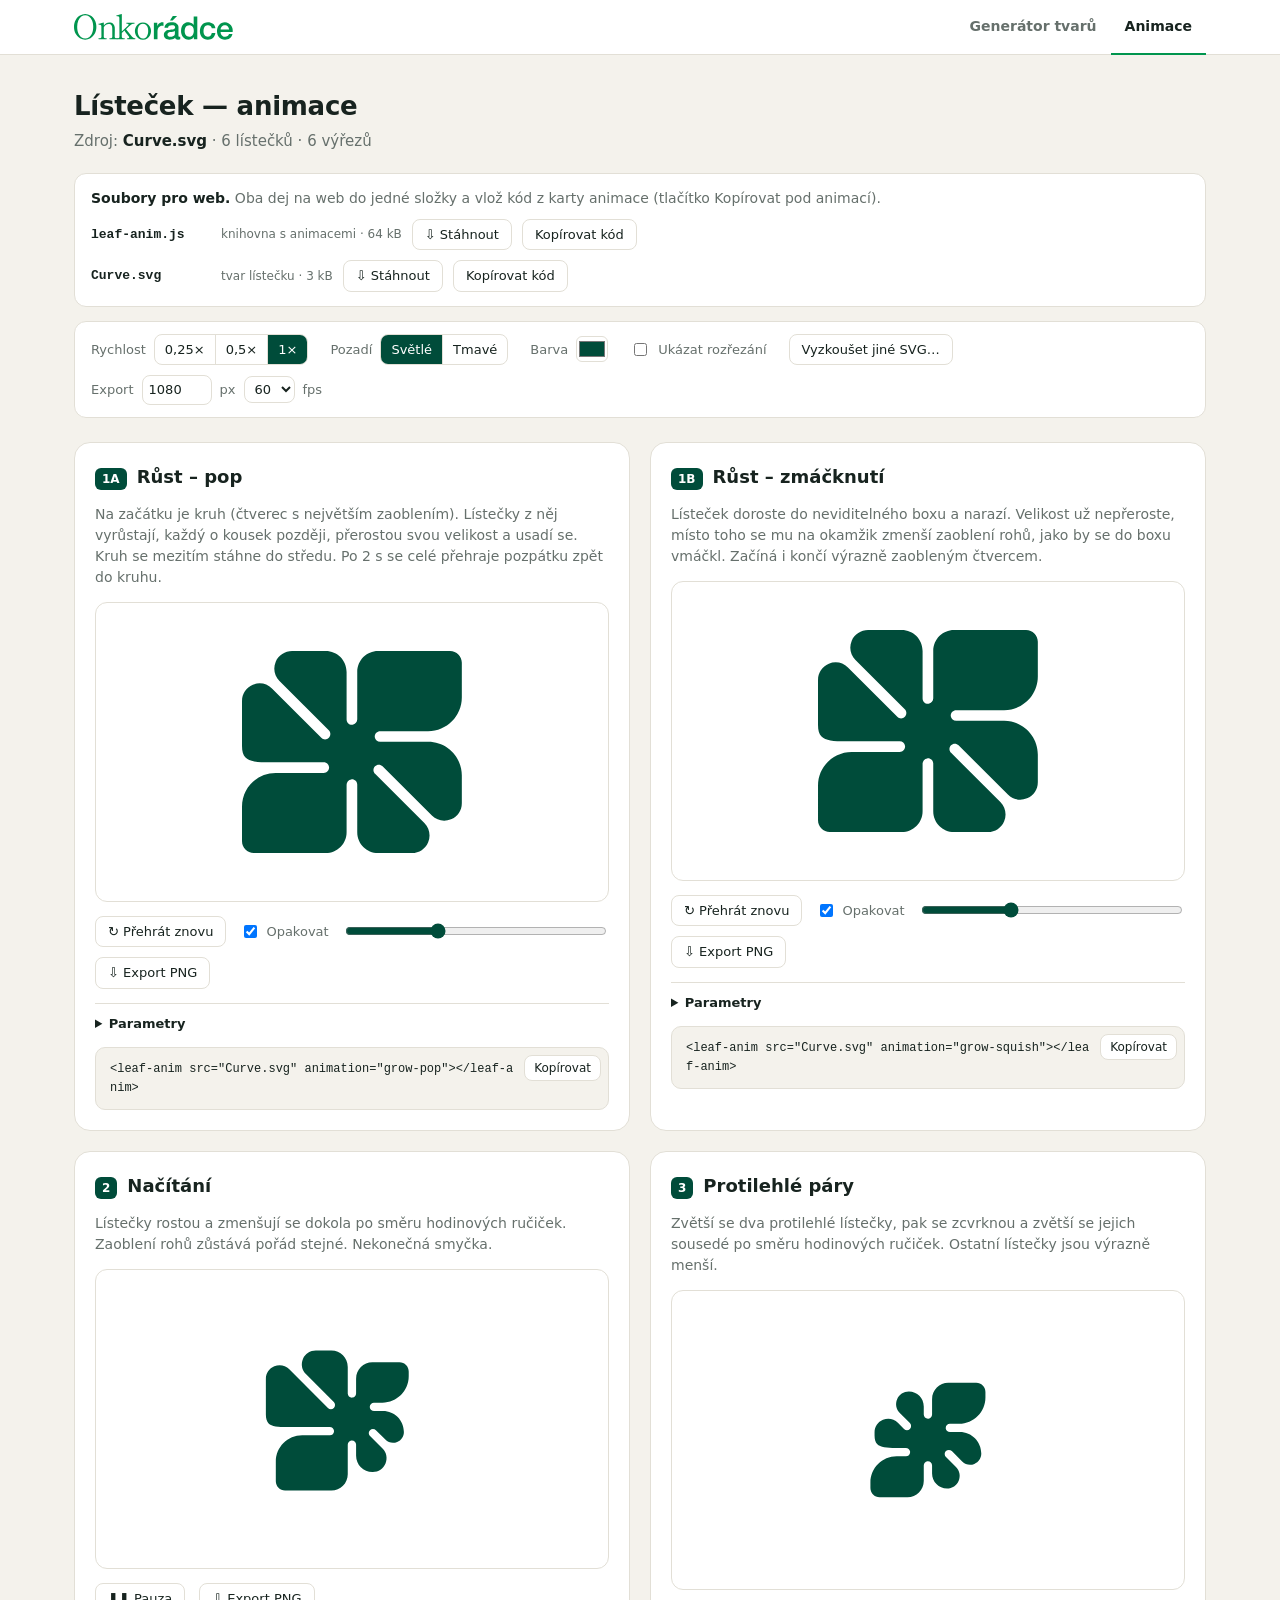
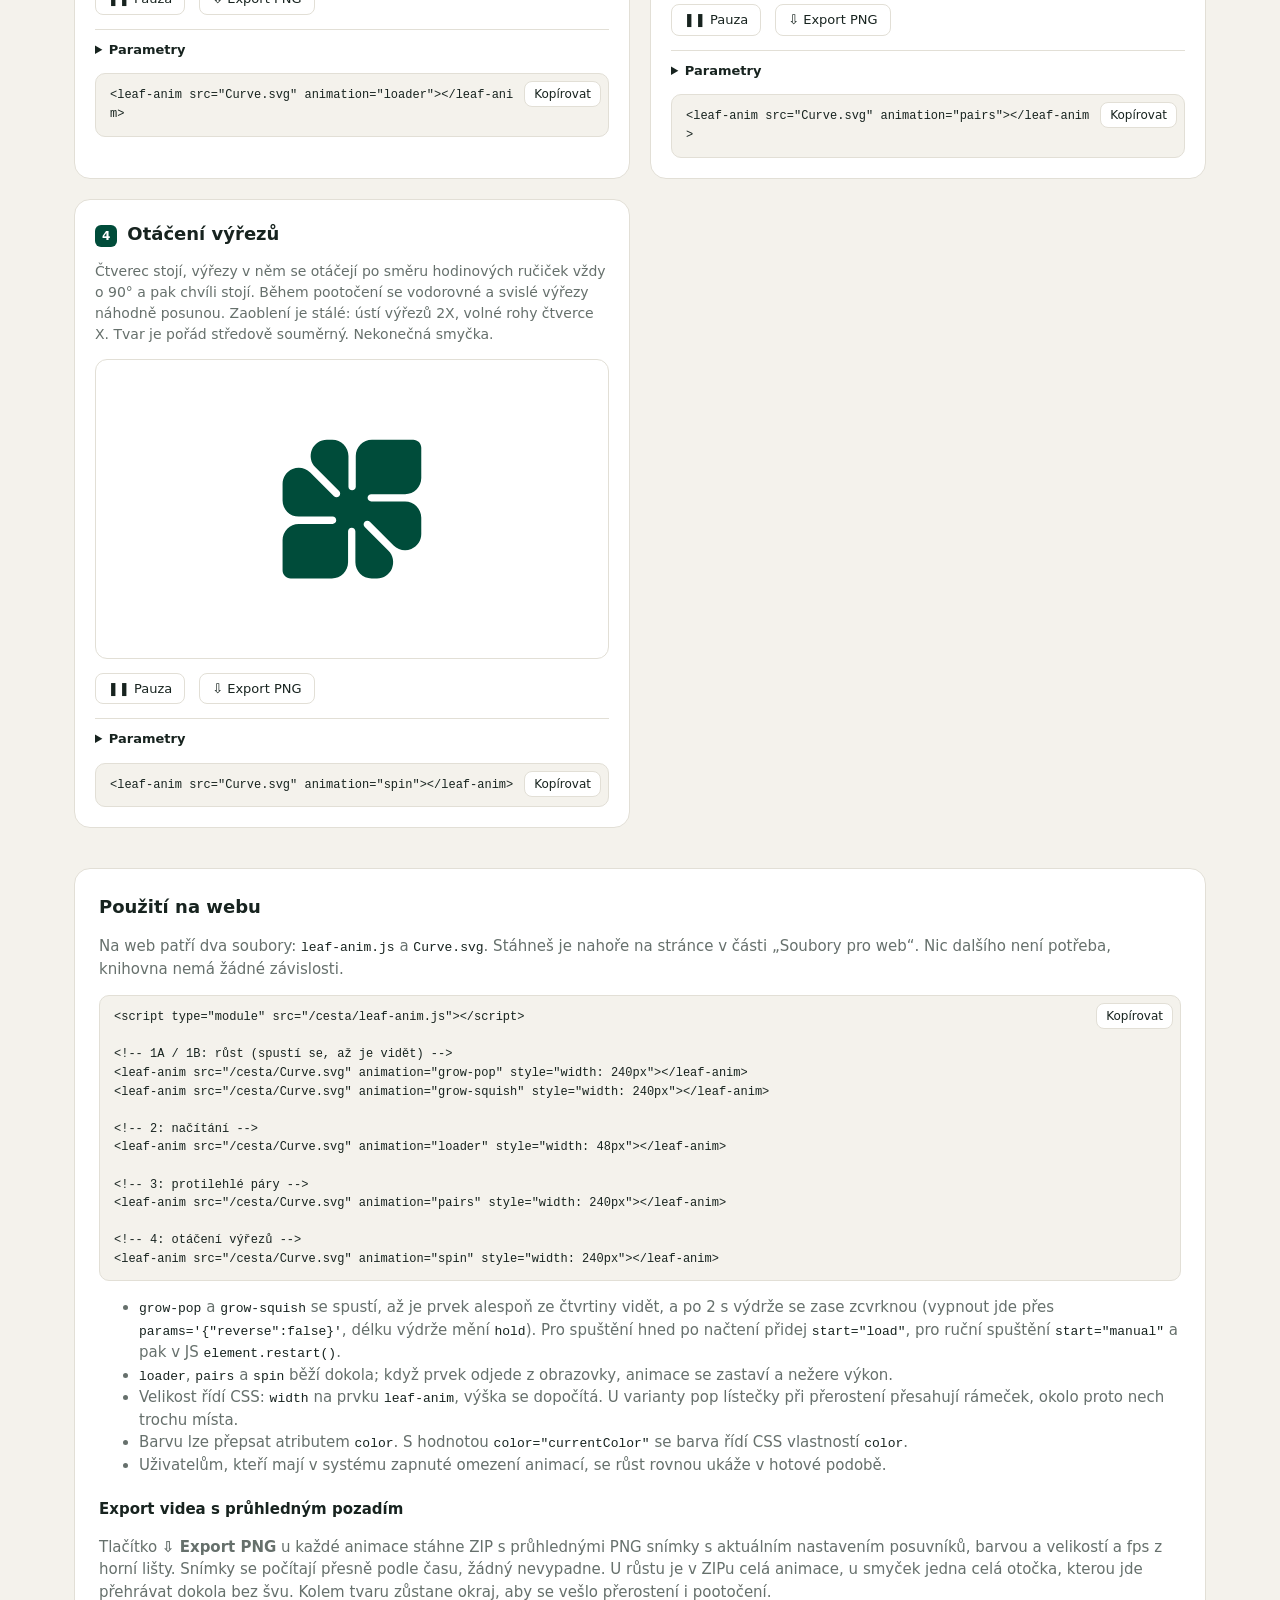
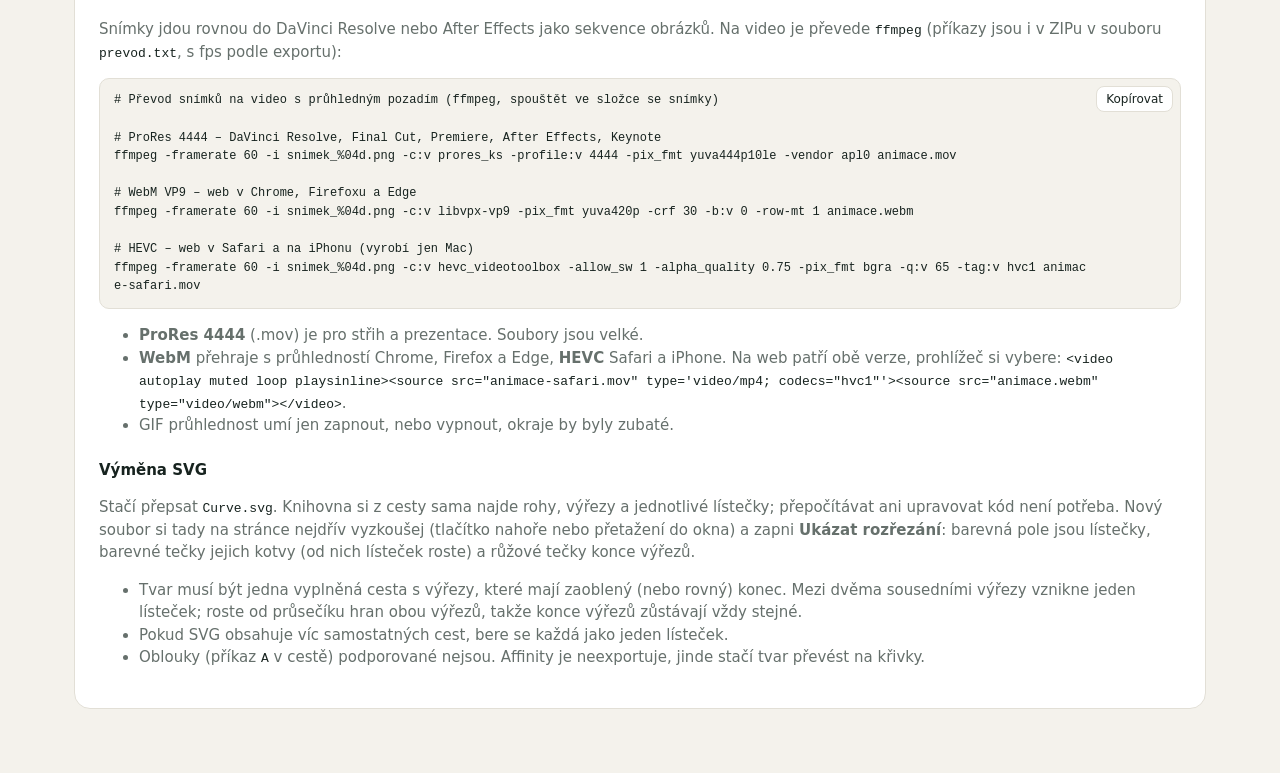
==== animace/index.html @ 6e9e0160 "Add site navigation with logo and Animace tab Add a shared header with the Onkorádce logo and two ta" ====
<!doctype html>
<html lang="cs">
<head>
<meta charset="utf-8">
<meta name="viewport" content="width=device-width, initial-scale=1">
<title>Animace · Onkorádce</title>
<link rel="icon" type="image/svg+xml" href="../favicon.svg">
<link rel="stylesheet" href="../site.css">
<style>
  :root {
    --bg: #f4f2ec;
    --card: #ffffff;
    --ink: #17231f;
    --muted: #66706c;
    --line: #e2dfd6;
    --brand: #004c3a;
    --stage: #ffffff;
    color-scheme: light;
  }
  body.dark {
    --bg: #101413;
    --card: #181e1c;
    --ink: #eef2f0;
    --muted: #9aa5a1;
    --line: #2a3330;
    --stage: #0c100f;
    color-scheme: dark;
  }
  * { box-sizing: border-box; }
  body {
    margin: 0;
    font: 15px/1.5 system-ui, -apple-system, "Segoe UI", sans-serif;
    background: var(--bg);
    color: var(--ink);
  }
  .site-header { --site-max: 1180px; --site-pad-narrow: 24px; }
  .wrap { max-width: 1180px; margin: 0 auto; padding: 32px 24px 64px; }
  h1 { font-size: 26px; margin: 0 0 4px; letter-spacing: -0.01em; }
  .sub { color: var(--muted); margin: 0 0 20px; }
  .sub b { color: var(--ink); font-weight: 600; }
  .sub .err { color: #c0392b; }

  .toolbar {
    display: flex; flex-wrap: wrap; gap: 10px 22px; align-items: center;
    padding: 12px 16px; background: var(--card); border: 1px solid var(--line); border-radius: 12px;
    margin-bottom: 24px; position: sticky; top: 8px; z-index: 5;
  }
  .toolbar .group { display: flex; align-items: center; gap: 8px; color: var(--muted); font-size: 13px; }
  .seg { display: inline-flex; border: 1px solid var(--line); border-radius: 8px; overflow: hidden; }
  .seg button { border: 0; border-radius: 0; background: transparent; padding: 5px 10px; }
  .seg button + button { border-left: 1px solid var(--line); }
  .seg button.on { background: var(--brand); color: #fff; }
  button, .file {
    font: inherit; font-size: 13px; color: var(--ink); background: var(--card);
    border: 1px solid var(--line); border-radius: 8px; padding: 5px 12px; cursor: pointer;
  }
  button:hover, .file:hover { border-color: var(--muted); }
  .file input { display: none; }
  input[type=color] { width: 32px; height: 26px; padding: 0; border: 1px solid var(--line); border-radius: 6px; background: none; }
  .toolbar input[type=number], .toolbar select {
    font: inherit; font-size: 13px; color: var(--ink); background: var(--card);
    border: 1px solid var(--line); border-radius: 8px; padding: 4px 6px;
  }
  .toolbar input[type=number] { width: 70px; }
  .status { font-size: 12px; color: var(--muted); }

  .files {
    background: var(--card); border: 1px solid var(--line); border-radius: 12px; padding: 14px 16px;
    margin-bottom: 14px; display: grid; gap: 10px;
  }
  .files .lead { font-size: 14px; color: var(--muted); margin: 0; }
  .files .lead b { color: var(--ink); }
  .files .row { display: flex; flex-wrap: wrap; align-items: center; gap: 8px 10px; }
  .files .row code { font: 600 13px ui-monospace, SFMono-Regular, Menlo, monospace; min-width: 120px; }
  label.check { display: inline-flex; align-items: center; gap: 6px; cursor: pointer; }

  .grid { display: grid; grid-template-columns: repeat(auto-fill, minmax(min(100%, 520px), 1fr)); gap: 20px; }
  .card {
    background: var(--card); border: 1px solid var(--line); border-radius: 16px; padding: 20px;
    display: flex; flex-direction: column; gap: 14px; min-width: 0;
  }
  .card-head { display: flex; align-items: baseline; gap: 10px; }
  .tag { font-weight: 700; font-size: 12px; color: #fff; background: var(--brand); border-radius: 6px; padding: 2px 7px; }
  body.dark .tag { background: #2f7d68; }
  .card h2 { font-size: 18px; margin: 0; }
  .desc { margin: 0; color: var(--muted); font-size: 14px; }
  .stage {
    background: var(--stage); border: 1px solid var(--line); border-radius: 12px;
    display: grid; place-items: center; padding: 48px 24px; overflow: hidden;
  }
  .host { width: 220px; }
  .controls { display: flex; flex-wrap: wrap; gap: 10px 14px; align-items: center; font-size: 13px; color: var(--muted); }
  .scrub { flex: 1; min-width: 140px; accent-color: var(--brand); }
  details { border-top: 1px solid var(--line); padding-top: 10px; }
  summary { cursor: pointer; font-size: 13px; font-weight: 600; }
  .params { display: grid; grid-template-columns: auto 1fr 64px; gap: 6px 12px; align-items: center; margin-top: 10px; font-size: 13px; }
  .params input[type=range] { width: 100%; accent-color: var(--brand); }
  .params output { text-align: right; font-variant-numeric: tabular-nums; color: var(--muted); }
  .params .reset { grid-column: 1 / -1; justify-self: start; }
  .params .wide { grid-column: 1 / -1; }
  .code { position: relative; }
  pre {
    margin: 0; padding: 12px 14px; padding-right: 92px; background: var(--bg); border: 1px solid var(--line); border-radius: 10px;
    font: 12px/1.55 ui-monospace, SFMono-Regular, Menlo, monospace; white-space: pre-wrap; word-break: break-all;
  }
  .code button { position: absolute; top: 8px; right: 8px; font-size: 12px; padding: 3px 9px; }

  section.usage { margin-top: 40px; background: var(--card); border: 1px solid var(--line); border-radius: 16px; padding: 24px; }
  section.usage h2 { margin: 0 0 10px; font-size: 18px; }
  section.usage h3 { margin: 22px 0 8px; font-size: 15px; }
  section.usage p, section.usage li { color: var(--muted); }
  section.usage code { font: 13px ui-monospace, SFMono-Regular, Menlo, monospace; color: var(--ink); }
  .drop {
    position: fixed; inset: 0; background: rgba(0, 76, 58, 0.85); color: #fff; display: none;
    place-items: center; font-size: 22px; font-weight: 600; z-index: 10;
  }
  body.dragging .drop { display: grid; }
  .banner { background: #fff3cd; color: #5c4400; border: 1px solid #f0d78c; border-radius: 12px; padding: 14px 18px; margin-bottom: 20px; }
  .banner code { background: rgba(0,0,0,.06); padding: 1px 6px; border-radius: 4px; }
</style>
</head>
<body>
<header class="site-header">
  <div class="site-header-inner">
    <a class="site-logo" href="../" aria-label="Onkorádce – úvod"><img src="../assets/Logo.svg" alt="Onkorádce"></a>
    <nav class="site-nav" aria-label="Hlavní navigace">
      <a href="../">Generátor tvarů</a>
      <a href="./" aria-current="page">Animace</a>
    </nav>
  </div>
</header>
<div class="wrap">
  <h1>Lísteček — animace</h1>
  <p class="sub" id="info">Načítám <b>Curve.svg</b>…</p>

  <div class="banner" id="file-banner" hidden>
    Stránka je otevřená přímo ze souboru, prohlížeč v tom případě nenačte moduly ani <code>Curve.svg</code>.
    V kořenové složce projektu spusť <code>python3 -m http.server 8765</code> a otevři
    <code>http://localhost:8765/animace/</code>.
  </div>
  <script>
    if (location.protocol === 'file:') document.getElementById('file-banner').hidden = false;
  </script>

  <section class="files">
    <p class="lead"><b>Soubory pro web.</b> Oba dej na web do jedné složky a vlož kód z karty animace (tlačítko Kopírovat pod animací).</p>
    <div class="row"><code>leaf-anim.js</code><span class="status" id="js-info">knihovna s animacemi</span>
      <button id="dl-js">⇩ Stáhnout</button><button id="copy-js">Kopírovat kód</button></div>
    <div class="row"><code id="svg-name">Curve.svg</code><span class="status" id="svg-info">tvar lístečku</span>
      <button id="dl-svg">⇩ Stáhnout</button><button id="copy-svg">Kopírovat kód</button></div>
  </section>

  <div class="toolbar">
    <div class="group">Rychlost
      <div class="seg" id="speed">
        <button data-v="0.25">0,25×</button><button data-v="0.5">0,5×</button><button data-v="1" class="on">1×</button>
      </div>
    </div>
    <div class="group">Pozadí
      <div class="seg" id="bg">
        <button data-v="light" class="on">Světlé</button><button data-v="dark">Tmavé</button>
      </div>
    </div>
    <div class="group">Barva <input type="color" id="color" value="#004c3a"></div>
    <label class="group check"><input type="checkbox" id="debug"> Ukázat rozřezání</label>
    <label class="file">Vyzkoušet jiné SVG… <input type="file" id="file" accept=".svg,image/svg+xml"></label>
    <div class="group" title="Velikost a plynulost exportovaných snímků (tlačítko Export u každé animace)">Export
      <input type="number" id="ex-width" value="1080" min="64" max="4096" step="2"> px
      <select id="ex-fps"><option>24</option><option>25</option><option>30</option><option>50</option><option selected>60</option></select> fps
    </div>
  </div>

  <main class="grid" id="grid"></main>

  <section class="usage">
    <h2>Použití na webu</h2>
    <p>Na web patří dva soubory: <code>leaf-anim.js</code> a <code>Curve.svg</code>. Stáhneš je nahoře na stránce v části „Soubory pro web“. Nic dalšího není potřeba, knihovna nemá žádné závislosti.</p>
    <div class="code"><pre id="usage-code"></pre><button data-copy="usage-code">Kopírovat</button></div>
    <ul>
      <li><code>grow-pop</code> a <code>grow-squish</code> se spustí, až je prvek alespoň ze čtvrtiny vidět, a po 2 s výdrže se zase zcvrknou (vypnout jde přes <code>params='{"reverse":false}'</code>, délku výdrže mění <code>hold</code>). Pro spuštění hned po načtení přidej <code>start="load"</code>, pro ruční spuštění <code>start="manual"</code> a pak v JS <code>element.restart()</code>.</li>
      <li><code>loader</code>, <code>pairs</code> a <code>spin</code> běží dokola; když prvek odjede z obrazovky, animace se zastaví a nežere výkon.</li>
      <li>Velikost řídí CSS: <code>width</code> na prvku <code>leaf-anim</code>, výška se dopočítá. U varianty pop lístečky při přerostení přesahují rámeček, okolo proto nech trochu místa.</li>
      <li>Barvu lze přepsat atributem <code>color</code>. S hodnotou <code>color="currentColor"</code> se barva řídí CSS vlastností <code>color</code>.</li>
      <li>Uživatelům, kteří mají v systému zapnuté omezení animací, se růst rovnou ukáže v hotové podobě.</li>
    </ul>

    <h3>Export videa s průhledným pozadím</h3>
    <p>Tlačítko <b>⇩ Export PNG</b> u každé animace stáhne ZIP s průhlednými PNG snímky s aktuálním nastavením posuvníků, barvou a velikostí a fps z horní lišty. Snímky se počítají přesně podle času, žádný nevypadne. U růstu je v ZIPu celá animace, u smyček jedna celá otočka, kterou jde přehrávat dokola bez švu. Kolem tvaru zůstane okraj, aby se vešlo přerostení i pootočení.</p>
    <p>Snímky jdou rovnou do DaVinci Resolve nebo After Effects jako sekvence obrázků. Na video je převede <code>ffmpeg</code> (příkazy jsou i v ZIPu v souboru <code>prevod.txt</code>, s fps podle exportu):</p>
    <div class="code"><pre id="export-code"></pre><button data-copy="export-code">Kopírovat</button></div>
    <ul>
      <li><b>ProRes 4444</b> (.mov) je pro střih a prezentace. Soubory jsou velké.</li>
      <li><b>WebM</b> přehraje s průhledností Chrome, Firefox a Edge, <b>HEVC</b> Safari a iPhone. Na web patří obě verze, prohlížeč si vybere: <code>&lt;video autoplay muted loop playsinline&gt;&lt;source src="animace-safari.mov" type='video/mp4; codecs="hvc1"'&gt;&lt;source src="animace.webm" type="video/webm"&gt;&lt;/video&gt;</code>.</li>
      <li>GIF průhlednost umí jen zapnout, nebo vypnout, okraje by byly zubaté.</li>
    </ul>

    <h3>Výměna SVG</h3>
    <p>Stačí přepsat <code>Curve.svg</code>. Knihovna si z cesty sama najde rohy, výřezy a jednotlivé lístečky; přepočítávat ani upravovat kód není potřeba. Nový soubor si tady na stránce nejdřív vyzkoušej (tlačítko nahoře nebo přetažení do okna) a zapni <b>Ukázat rozřezání</b>: barevná pole jsou lístečky, barevné tečky jejich kotvy (od nich lísteček roste) a růžové tečky konce výřezů.</p>
    <ul>
      <li>Tvar musí být jedna vyplněná cesta s výřezy, které mají zaoblený (nebo rovný) konec. Mezi dvěma sousedními výřezy vznikne jeden lísteček; roste od průsečíku hran obou výřezů, takže konce výřezů zůstávají vždy stejné.</li>
      <li>Pokud SVG obsahuje víc samostatných cest, bere se každá jako jeden lísteček.</li>
      <li>Oblouky (příkaz <code>A</code> v cestě) podporované nejsou. Affinity je neexportuje, jinde stačí tvar převést na křivky.</li>
    </ul>
  </section>
</div>
<div class="drop">Pusť SVG soubor sem</div>

<script type="module">
// ukázka slouží k ladění: knihovnu vždy načíst čerstvou, ne z mezipaměti prohlížeče
const { parseLeafSvg, LeafAnimation, ANIMATIONS } = await import('./leaf-anim.js?' + Date.now());

const CARDS = [
  { tag: '1A', animation: 'grow-pop', title: 'Růst – pop',
    text: 'Na začátku je kruh (čtverec s největším zaoblením). Lístečky z něj vyrůstají, každý o kousek později, přerostou svou velikost a usadí se. Kruh se mezitím stáhne do středu. Po 2 s se celé přehraje pozpátku zpět do kruhu.' },
  { tag: '1B', animation: 'grow-squish', title: 'Růst – zmáčknutí',
    text: 'Lísteček doroste do neviditelného boxu a narazí. Velikost už nepřeroste, místo toho se mu na okamžik zmenší zaoblení rohů, jako by se do boxu vmáčkl. Začíná i končí výrazně zaobleným čtvercem.' },
  { tag: '2', animation: 'loader', title: 'Načítání',
    text: 'Lístečky rostou a zmenšují se dokola po směru hodinových ručiček. Zaoblení rohů zůstává pořád stejné. Nekonečná smyčka.' },
  { tag: '3', animation: 'pairs', title: 'Protilehlé páry',
    text: 'Zvětší se dva protilehlé lístečky, pak se zcvrknou a zvětší se jejich sousedé po směru hodinových ručiček. Ostatní lístečky jsou výrazně menší.' },
  { tag: '4', animation: 'spin', title: 'Otáčení výřezů',
    text: 'Čtverec stojí, výřezy v něm se otáčejí po směru hodinových ručiček vždy o 90° a pak chvíli stojí. Během pootočení se vodorovné a svislé výřezy náhodně posunou. Zaoblení je stálé: ústí výřezů 2X, volné rohy čtverce X. Tvar je pořád středově souměrný. Nekonečná smyčka.' },
];

// [klíč, popisek, min, max, krok, jednotka]  nebo  [klíč, popisek, 'bool']
const DURATION = ['duration', 'Délka růstu lístečku', 150, 2500, 10, 'ms'];
const STAGGER = ['stagger', 'Rozestup mezi lístečky', 0, 500, 5, 'ms'];
const MELT = ['melt', 'Stažení čtverce do středu', 0, 2000, 10, 'ms'];
const SQUARE = ['square', 'Velikost čtverce', 1, 1.6, 0.01, ''];
const ROUND = ['roundness', 'Zaoblení rohů čtverce', 0, 1, 0.01, ''];
const HOLD = ['hold', 'Výdrž před zcvrknutím', 0, 5000, 50, 'ms'];
const REVERSE = ['reverse', 'Po výdrži se zase zcvrkne', 'bool'];
const SCHEMA = {
  'grow-pop': [DURATION, STAGGER, ['overshoot', 'Přerostení', 0, 0.5, 0.01, ''], MELT, SQUARE, ROUND, HOLD, REVERSE],
  'grow-squish': [DURATION, STAGGER, ['impact', 'Síla nárazu', 0, 0.5, 0.01, ''], ['squish', 'Zmenšení zaoblení', 0, 1, 0.01, ''], MELT, SQUARE, ROUND, HOLD, REVERSE],
  loader: [['period', 'Délka jedné otáčky', 400, 5000, 10, 'ms'], ['min', 'Nejmenší velikost', 0.2, 1, 0.01, ''],
    ['max', 'Největší velikost', 0.5, 1.3, 0.01, ''], ['sharpness', 'Šířka vlny (víc = užší)', 0.3, 6, 0.1, '']],
  pairs: [['step', 'Délka jednoho kroku', 300, 4000, 10, 'ms'], ['transition', 'Z toho přechod', 50, 2000, 10, 'ms'],
    ['base', 'Velikost ostatních lístečků', 0.2, 1, 0.01, ''], ['peak', 'Velikost zvětšeného páru', 0.6, 1.4, 0.01, '']],
  spin: [['turn', 'Délka pootočení o 90°', 150, 2000, 10, 'ms'], ['pause', 'Zastavení po pootočení', 0, 3000, 10, 'ms'],
    ['shift', 'Posun výřezů (v šířkách výřezu)', 0, 1.5, 0.05, ''], ['radius', 'Zaoblení X (1 = roh z SVG)', 0.3, 1, 0.01, ''],
    ['seed', 'Náhoda (jiné číslo = jiné posuny)', 1, 99, 1, '']],
};

const state = { geometry: null, source: 'Curve.svg', speed: 1, debug: false, color: '#004c3a' };
const cards = [];
const $ = (sel, root = document) => root.querySelector(sel);

function h(tag, attrs = {}, ...children) {
  const e = document.createElement(tag);
  for (const [k, v] of Object.entries(attrs)) {
    if (k === 'class') e.className = v;
    else if (k.startsWith('on')) e.addEventListener(k.slice(2), v);
    else e.setAttribute(k, v);
  }
  e.append(...children);
  return e;
}

function snippet(card) {
  const def = ANIMATIONS[card.animation].params;
  const diff = Object.fromEntries(Object.entries(card.params).filter(([k, v]) => v !== def[k]));
  const params = Object.keys(diff).length ? ` params='${JSON.stringify(diff)}'` : '';
  return `<leaf-anim src="${state.source}" animation="${card.animation}"${params}></leaf-anim>`;
}

function buildCard(cfg) {
  const def = ANIMATIONS[cfg.animation];
  const card = { ...cfg, params: { ...def.params }, repeat: true, timer: 0 };
  const host = h('div', { class: 'host' });
  const code = h('pre');
  const controls = h('div', { class: 'controls' });

  if (def.loop) {
    const btn = h('button', { onclick: () => {
      if (!card.anim.paused) { card.anim.pause(); btn.textContent = '▶ Pokračovat'; }
      else { card.anim.play(); btn.textContent = '❚❚ Pauza'; }
    } }, '❚❚ Pauza');
    controls.append(btn);
  } else {
    card.scrub = h('input', { type: 'range', class: 'scrub', min: 0, max: 1000, step: 1, value: 0, title: 'Posun v čase',
      oninput: () => { clearTimeout(card.timer); card.anim.pause(); card.anim.seek(card.scrub.value / 1000 * card.anim.duration); } });
    const repeat = h('input', { type: 'checkbox', checked: '', onchange: () => { card.repeat = repeat.checked; } });
    controls.append(
      h('button', { onclick: () => { clearTimeout(card.timer); card.anim.restart(); } }, '↻ Přehrát znovu'),
      h('label', { class: 'check' }, repeat, 'Opakovat'),
      card.scrub,
    );
  }

  card.status = h('span', { class: 'status' });
  card.exportBtn = h('button', { title: 'Stáhne ZIP s průhlednými PNG snímky a návodem na převod do videa', onclick: () => exportCard(card) }, '⇩ Export PNG');
  controls.append(card.exportBtn, card.status);

  const grid = h('div', { class: 'params' });
  const inputs = {};
  for (const [key, label, min, max, step, unit] of SCHEMA[cfg.animation]) {
    if (min === 'bool') {
      const input = h('input', { type: 'checkbox', onchange: () => { card.params[key] = input.checked; update(card); } });
      input.checked = card.params[key];
      inputs[key] = { input, show: () => { input.checked = card.params[key]; } };
      grid.append(h('label', { class: 'check wide' }, input, label));
      continue;
    }
    const out = h('output');
    const show = () => { input.value = card.params[key]; out.textContent = unit ? `${card.params[key]} ${unit}` : String(card.params[key]); };
    const input = h('input', { type: 'range', min, max, step, value: card.params[key], oninput: () => {
      card.params[key] = Number(input.value);
      show();
      update(card);
    } });
    inputs[key] = { input, show };
    show();
    grid.append(h('label', {}, label), input, out);
  }
  grid.append(h('button', { class: 'reset', onclick: () => {
    card.params = { ...def.params };
    for (const { show } of Object.values(inputs)) show();
    update(card);
  } }, 'Výchozí hodnoty'));

  card.el = h('article', { class: 'card' },
    h('div', { class: 'card-head' }, h('span', { class: 'tag' }, cfg.tag), h('h2', {}, cfg.title)),
    h('p', { class: 'desc' }, cfg.text),
    h('div', { class: 'stage' }, host),
    controls,
    h('details', {}, h('summary', {}, 'Parametry'), grid),
    h('div', { class: 'code' }, code, h('button', { onclick: (e) => copy(code.textContent, e.target) }, 'Kopírovat')),
  );
  card.host = host;
  card.code = code;
  host.addEventListener('leaf-finish', () => {
    if (card.repeat) card.timer = setTimeout(() => card.anim.restart(), 1100 / state.speed);
  });
  return card;
}

function mount(card) {
  card.anim?.destroy();
  clearTimeout(card.timer);
  card.anim = new LeafAnimation(card.host, state.geometry, {
    animation: card.animation, params: card.params, speed: state.speed,
    color: state.color, debug: state.debug, start: 'load',
  });
  card.code.textContent = snippet(card);
}

function update(card) {
  clearTimeout(card.timer);
  card.anim.setParams(card.params);
  if (!ANIMATIONS[card.animation].loop) card.anim.restart();
  card.code.textContent = snippet(card);
}

const plural = (n, one, few, many) => `${n} ${n === 1 ? one : n >= 2 && n <= 4 ? few : many}`;

function toHex(color) {
  const ctx = document.createElement('canvas').getContext('2d');
  ctx.fillStyle = '#000';
  ctx.fillStyle = color;
  return ctx.fillStyle;
}

function useGeometry(geometry, source, text) {
  state.geometry = geometry;
  state.source = source;
  state.svgText = text;
  $('#svg-name').textContent = source;
  $('#svg-info').textContent = `tvar lístečku · ${kb(text)}`;
  if (geometry.fill) {
    state.color = toHex(geometry.fill);
    $('#color').value = state.color;
  }
  cards.forEach(mount);
  const g = geometry;
  $('#info').innerHTML = `Zdroj: <b></b> · ${plural(g.petals.length, 'lísteček', 'lístečky', 'lístečků')}`
    + ` · ${plural(g.slits.length, 'výřez', 'výřezy', 'výřezů')}`;
  $('#info b').textContent = source;
}

function showError(err) {
  $('#info').innerHTML = '<span class="err"></span>';
  $('#info .err').textContent = 'SVG nejde použít: ' + err.message;
}

async function copy(text, btn) {
  let ok = false;
  try { await navigator.clipboard.writeText(text); ok = true; } catch {
    // starší způsob pro prohlížeče, které schránku přes API nepustí
    const area = h('textarea', { style: 'position:fixed;left:-10000px;top:0', readonly: '' });
    area.value = text;
    document.body.append(area);
    area.select();
    try { ok = document.execCommand('copy'); } catch { ok = false; }
    area.remove();
  }
  const old = btn.dataset.label ||= btn.textContent;
  btn.textContent = ok ? 'Zkopírováno' : 'Nejde zkopírovat, použij Stáhnout';
  setTimeout(() => { btn.textContent = old; }, ok ? 1200 : 3000);
}

function loadFile(file) {
  if (!file) return;
  file.text().then((text) => useGeometry(parseLeafSvg(text), file.name, text)).catch(showError);
}

// ── export snímků ──
// Snímky se vykreslují přesně podle času (žádný nevypadne), na průhledné pozadí, a balí se do ZIPu.

const CRC_TABLE = Array.from({ length: 256 }, (_, n) => {
  let c = n;
  for (let k = 0; k < 8; k++) c = c & 1 ? 0xedb88320 ^ (c >>> 1) : c >>> 1;
  return c >>> 0;
});
function crc32(bytes) {
  let c = 0xffffffff;
  for (let i = 0; i < bytes.length; i++) c = CRC_TABLE[(c ^ bytes[i]) & 0xff] ^ (c >>> 8);
  return (c ^ 0xffffffff) >>> 0;
}

/** ZIP bez komprese (PNG jsou už komprimované). files = [{ name, data: Uint8Array }] */
function makeZip(files) {
  const now = new Date();
  const time = (now.getHours() << 11) | (now.getMinutes() << 5) | (now.getSeconds() >> 1);
  const date = ((now.getFullYear() - 1980) << 9) | ((now.getMonth() + 1) << 5) | now.getDate();
  const enc = new TextEncoder(), parts = [], central = [];
  let offset = 0;
  for (const f of files) {
    const name = enc.encode(f.name), crc = crc32(f.data), size = f.data.length;
    const lh = new DataView(new ArrayBuffer(30));
    lh.setUint32(0, 0x04034b50, true); lh.setUint16(4, 20, true); lh.setUint16(10, time, true); lh.setUint16(12, date, true);
    lh.setUint32(14, crc, true); lh.setUint32(18, size, true); lh.setUint32(22, size, true); lh.setUint16(26, name.length, true);
    parts.push(lh, name, f.data);
    const ch = new DataView(new ArrayBuffer(46));
    ch.setUint32(0, 0x02014b50, true); ch.setUint16(4, 20, true); ch.setUint16(6, 20, true); ch.setUint16(12, time, true); ch.setUint16(14, date, true);
    ch.setUint32(16, crc, true); ch.setUint32(20, size, true); ch.setUint32(24, size, true); ch.setUint16(28, name.length, true); ch.setUint32(42, offset, true);
    central.push(ch, name);
    offset += 30 + name.length + size;
  }
  const size = central.reduce((s, p) => s + p.byteLength, 0);
  const end = new DataView(new ArrayBuffer(22));
  end.setUint32(0, 0x06054b50, true); end.setUint16(8, files.length, true); end.setUint16(10, files.length, true);
  end.setUint32(12, size, true); end.setUint32(16, offset, true);
  return new Blob([...parts, ...central, end], { type: 'application/zip' });
}

function convertCommands(fps, name, loop) {
  return `# Převod snímků na video s průhledným pozadím (ffmpeg, spouštět ve složce se snímky)
${loop ? '# Snímky jsou jedna celá otočka smyčky: video jde přehrávat dokola bez švu.\n' : ''}
# ProRes 4444 – DaVinci Resolve, Final Cut, Premiere, After Effects, Keynote
ffmpeg -framerate ${fps} -i snimek_%04d.png -c:v prores_ks -profile:v 4444 -pix_fmt yuva444p10le -vendor apl0 ${name}.mov

# WebM VP9 – web v Chrome, Firefoxu a Edge
ffmpeg -framerate ${fps} -i snimek_%04d.png -c:v libvpx-vp9 -pix_fmt yuva420p -crf 30 -b:v 0 -row-mt 1 ${name}.webm

# HEVC – web v Safari a na iPhonu (vyrobí jen Mac)
ffmpeg -framerate ${fps} -i snimek_%04d.png -c:v hevc_videotoolbox -allow_sw 1 -alpha_quality 0.75 -pix_fmt bgra -q:v 65 -tag:v hvc1 ${name}-safari.mov
`;
}

/** Matice z atributu transform="matrix(…)" (bez něj jednotková). */
const matrixOf = (node) => {
  const m = (node.getAttribute('transform') || '').match(/-?\d*\.?\d+(?:e[-+]?\d+)?/gi);
  return m && m.length === 6 ? m.map(Number) : [1, 0, 0, 1, 0, 0];
};

async function exportCard(card) {
  if (card.exporting) return;
  card.exporting = true;
  card.exportBtn.disabled = true;
  const fps = Number($('#ex-fps').value) || 60;
  const width = Math.max(64, Math.round(Number($('#ex-width').value) / 2) * 2 || 1080);
  const box = h('div', { style: 'position:fixed;left:-10000px;top:0;width:100px' });
  document.body.append(box);
  try {
    const anim = new LeafAnimation(box, state.geometry, { animation: card.animation, params: card.params, color: state.color, start: 'manual' });
    const { start, duration, loop } = anim.clip();
    // smyčka: otočka se rozdělí přesně na celý počet snímků, aby na sebe video navazovalo
    const steps = Math.max(1, Math.round((duration / 1000) * fps));
    const count = steps + (loop ? 0 : 1), dt = loop ? duration / steps : 1000 / fps;

    // 1) všechny snímky spočítat a najít rámeček, do kterého se vejdou (aspoň celý viewBox)
    const vb = state.geometry.viewBox;
    let x0 = vb[0], y0 = vb[1], x1 = vb[0] + vb[2], y1 = vb[1] + vb[3];
    const frames = [];
    for (let i = 0; i < count; i++) {
      anim.seek(start + Math.min(duration, i * dt));
      const f = { d: anim.path.getAttribute('d'), m: matrixOf(anim.group), hidden: anim.group.getAttribute('visibility') === 'hidden' };
      frames.push(f);
      if (f.hidden) continue;
      const v = f.d.match(/-?\d*\.?\d+(?:e[-+]?\d+)?/gi).map(Number);
      for (let j = 0; j + 1 < v.length; j += 2) {
        const x = f.m[0] * v[j] + f.m[2] * v[j + 1] + f.m[4], y = f.m[1] * v[j] + f.m[3] * v[j + 1] + f.m[5];
        x0 = Math.min(x0, x); x1 = Math.max(x1, x); y0 = Math.min(y0, y); y1 = Math.max(y1, y);
      }
    }
    anim.destroy();
    const pad = 0.03 * Math.max(x1 - x0, y1 - y0);
    x0 -= pad; y0 -= pad; x1 += pad; y1 += pad;
    const scale = width / (x1 - x0);
    const height = Math.max(2, Math.round(((y1 - y0) * scale) / 2) * 2);

    // 2) vykreslit na průhledné plátno a zabalit
    const canvas = h('canvas', { width, height });
    const ctx = canvas.getContext('2d');
    const files = [];
    for (let i = 0; i < frames.length; i++) {
      const f = frames[i];
      ctx.setTransform(1, 0, 0, 1, 0, 0);
      ctx.clearRect(0, 0, width, height);
      if (!f.hidden) {
        ctx.setTransform(scale, 0, 0, scale, -x0 * scale, -y0 * scale);
        ctx.transform(...f.m);
        ctx.fillStyle = state.color;
        ctx.fill(new Path2D(f.d));
      }
      const blob = await new Promise((resolve) => canvas.toBlob(resolve, 'image/png'));
      files.push({ name: `snimek_${String(i).padStart(4, '0')}.png`, data: new Uint8Array(await blob.arrayBuffer()) });
      if (i % 10 === 0) card.status.textContent = `Snímek ${i + 1} / ${frames.length}…`;
    }
    files.push({ name: 'prevod.txt', data: new TextEncoder().encode(convertCommands(fps, card.animation, loop)) });
    const zip = makeZip(files);
    const a = h('a', { href: URL.createObjectURL(zip), download: `${card.animation}-${width}x${height}-${fps}fps.zip` });
    a.click();
    setTimeout(() => URL.revokeObjectURL(a.href), 10000);
    card.status.textContent = `Hotovo: ${frames.length} snímků ${width}×${height} px${loop ? ', jedna otočka smyčky' : ''}.`;
  } catch (err) {
    console.error(err);
    card.status.textContent = 'Export se nepovedl: ' + err.message;
  } finally {
    box.remove();
    card.exporting = false;
    card.exportBtn.disabled = false;
  }
}

// ── soubory pro web ──

const kb = (text) => `${Math.max(1, Math.round(new Blob([text]).size / 1024))} kB`;

function download(text, name, type) {
  const a = h('a', { href: URL.createObjectURL(new Blob([text], { type })), download: name });
  a.click();
  setTimeout(() => URL.revokeObjectURL(a.href), 10000);
}

// knihovnu načíst dopředu, aby šla zkopírovat hned po kliknutí
fetch('leaf-anim.js', { cache: 'no-store' }).then((r) => r.text()).then((text) => {
  state.jsText = text;
  $('#js-info').textContent = `knihovna s animacemi · ${kb(text)}`;
});
$('#dl-js').addEventListener('click', () => state.jsText && download(state.jsText, 'leaf-anim.js', 'text/javascript'));
$('#copy-js').addEventListener('click', (e) => state.jsText && copy(state.jsText, e.target));
$('#dl-svg').addEventListener('click', () => state.svgText && download(state.svgText, state.source, 'image/svg+xml'));
$('#copy-svg').addEventListener('click', (e) => state.svgText && copy(state.svgText, e.target));

// ── ovládání ──
for (const cfg of CARDS) {
  const card = buildCard(cfg);
  cards.push(card);
  $('#grid').append(card.el);
}

$('#usage-code').textContent =
`<script type="module" src="/cesta/leaf-anim.js"><\/script>

<!-- 1A / 1B: růst (spustí se, až je vidět) -->
<leaf-anim src="/cesta/Curve.svg" animation="grow-pop" style="width: 240px"></leaf-anim>
<leaf-anim src="/cesta/Curve.svg" animation="grow-squish" style="width: 240px"></leaf-anim>

<!-- 2: načítání -->
<leaf-anim src="/cesta/Curve.svg" animation="loader" style="width: 48px"></leaf-anim>

<!-- 3: protilehlé páry -->
<leaf-anim src="/cesta/Curve.svg" animation="pairs" style="width: 240px"></leaf-anim>

<!-- 4: otáčení výřezů -->
<leaf-anim src="/cesta/Curve.svg" animation="spin" style="width: 240px"></leaf-anim>`;
$('#export-code').textContent = convertCommands(60, 'animace', false);
$('[data-copy="usage-code"]').addEventListener('click', (e) => copy($('#usage-code').textContent, e.target));
$('[data-copy="export-code"]').addEventListener('click', (e) => copy($('#export-code').textContent, e.target));
$('#ex-fps').addEventListener('change', () => { $('#export-code').textContent = convertCommands(Number($('#ex-fps').value), 'animace', false); });

$('#speed').addEventListener('click', (e) => {
  const v = e.target.dataset.v;
  if (!v) return;
  state.speed = Number(v);
  for (const b of $('#speed').children) b.classList.toggle('on', b === e.target);
  cards.forEach((c) => c.anim?.setSpeed(state.speed));
});
$('#bg').addEventListener('click', (e) => {
  const v = e.target.dataset.v;
  if (!v) return;
  document.body.classList.toggle('dark', v === 'dark');
  for (const b of $('#bg').children) b.classList.toggle('on', b === e.target);
});
$('#color').addEventListener('input', (e) => {
  state.color = e.target.value;
  cards.forEach((c) => c.anim?.setColor(state.color));
});
$('#debug').addEventListener('change', (e) => {
  state.debug = e.target.checked;
  cards.forEach((c) => c.anim?.setDebug(state.debug));
});
$('#file').addEventListener('change', (e) => loadFile(e.target.files[0]));

let dragDepth = 0;
addEventListener('dragenter', (e) => { e.preventDefault(); dragDepth++; document.body.classList.add('dragging'); });
addEventListener('dragleave', () => { if (--dragDepth <= 0) { dragDepth = 0; document.body.classList.remove('dragging'); } });
addEventListener('dragover', (e) => e.preventDefault());
addEventListener('drop', (e) => {
  e.preventDefault();
  dragDepth = 0;
  document.body.classList.remove('dragging');
  loadFile(e.dataTransfer.files[0]);
});

// posuvník času u růstu sleduje přehrávání
(function follow() {
  for (const c of cards) {
    if (c.scrub && c.anim?.playing) c.scrub.value = Math.round(c.anim.time / c.anim.duration * 1000);
  }
  requestAnimationFrame(follow);
})();

try {
  const res = await fetch('Curve.svg', { cache: 'no-store' });
  if (!res.ok) throw new Error(`Curve.svg se nepodařilo načíst (${res.status}).`);
  const text = await res.text();
  useGeometry(parseLeafSvg(text), 'Curve.svg', text);
} catch (err) {
  showError(err);
}
</script>
</body>
</html>
---- site.css ----
/*
 * Společná hlavička s logem a navigací pro všechny stránky.
 * Barvy bere ze stránky přes --card, --ink, --line a --muted (včetně tmavého
 * režimu), šířku obsahu přes --site-max.
 */
.site-header {
  background: var(--card, #fff);
  border-bottom: 1px solid var(--line, #dfe6e2);
  font: 600 14px/1.2 system-ui, -apple-system, "Segoe UI", Roboto, sans-serif;
}

.site-header-inner {
  max-width: var(--site-max, 1100px);
  margin: 0 auto;
  padding: 0 24px;
  display: flex;
  flex-wrap: wrap;
  align-items: stretch;
  justify-content: space-between;
  column-gap: 24px;
}

.site-logo {
  display: flex;
  align-items: center;
  padding: 14px 0;
}

.site-logo img {
  display: block;
  height: 26px;
  width: auto;
}

.site-nav {
  display: flex;
  align-items: stretch;
  margin-bottom: -1px; /* aktivní záložka překryje spodní linku hlavičky */
}

.site-nav a {
  display: flex;
  align-items: center;
  min-height: 44px;
  padding: 0 14px;
  border-bottom: 2px solid transparent;
  color: var(--muted, #66736c);
  text-decoration: none;
}

.site-nav a:hover { color: var(--ink, #1b2420); }

.site-nav a[aria-current="page"] {
  color: var(--ink, #1b2420);
  border-bottom-color: #00954e;
}

.site-header a:focus-visible {
  outline: 2px solid #00954e;
  outline-offset: -2px;
  border-radius: 6px;
}

@media (max-width: 820px) {
  .site-header-inner { padding-inline: var(--site-pad-narrow, 16px); }
  .site-nav { margin-left: -14px; }
}
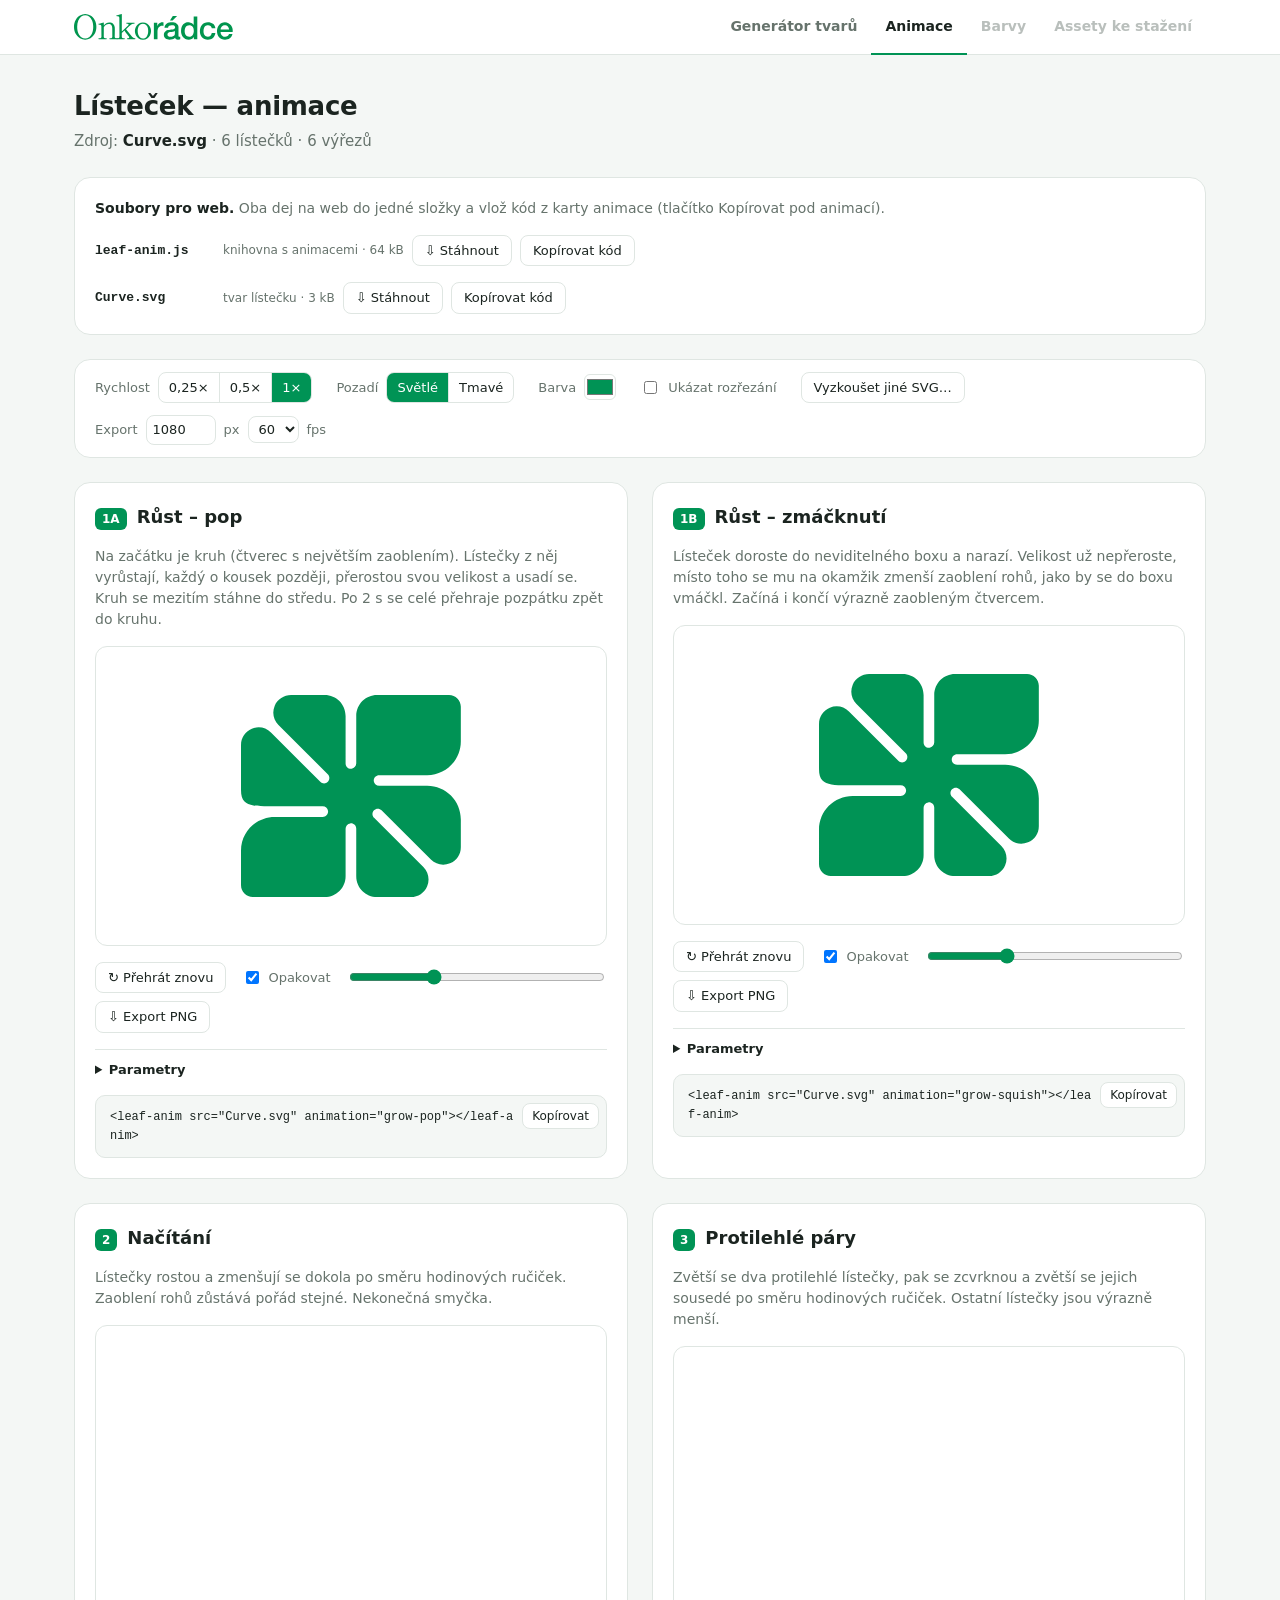
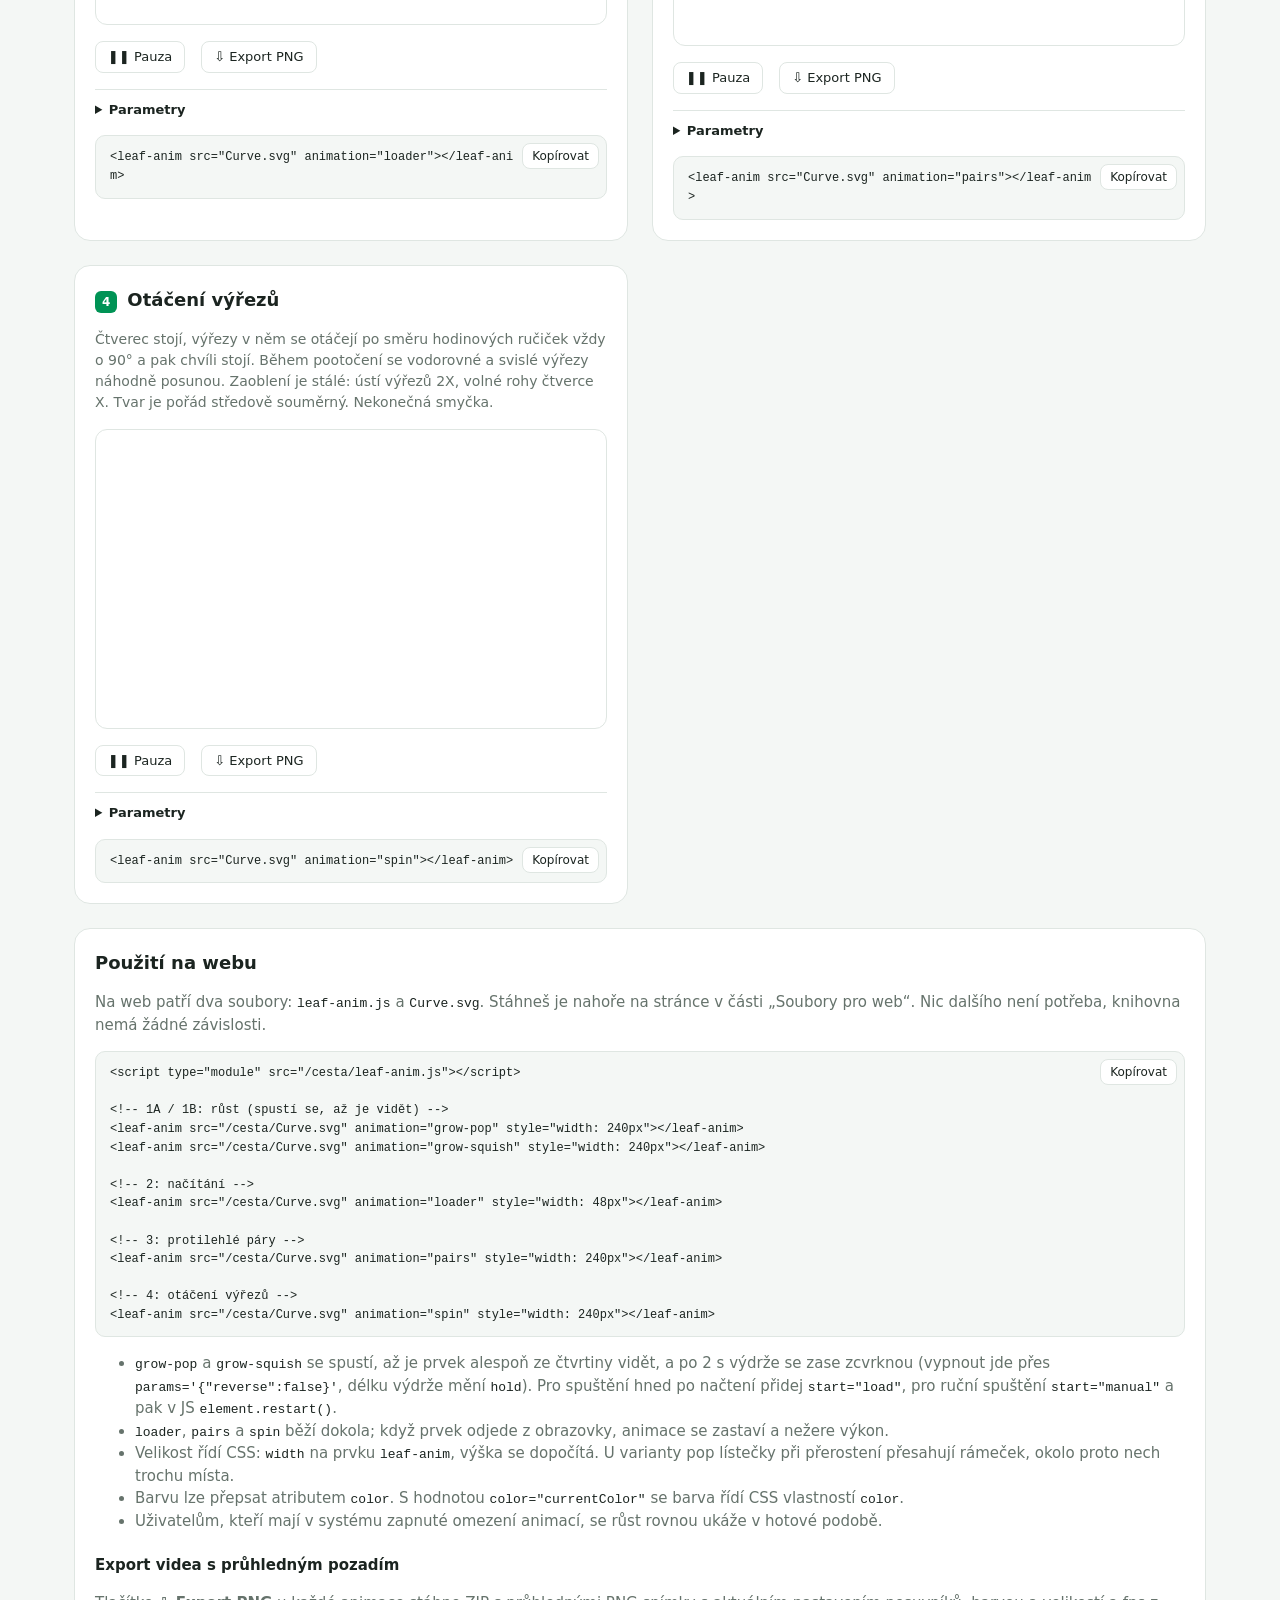
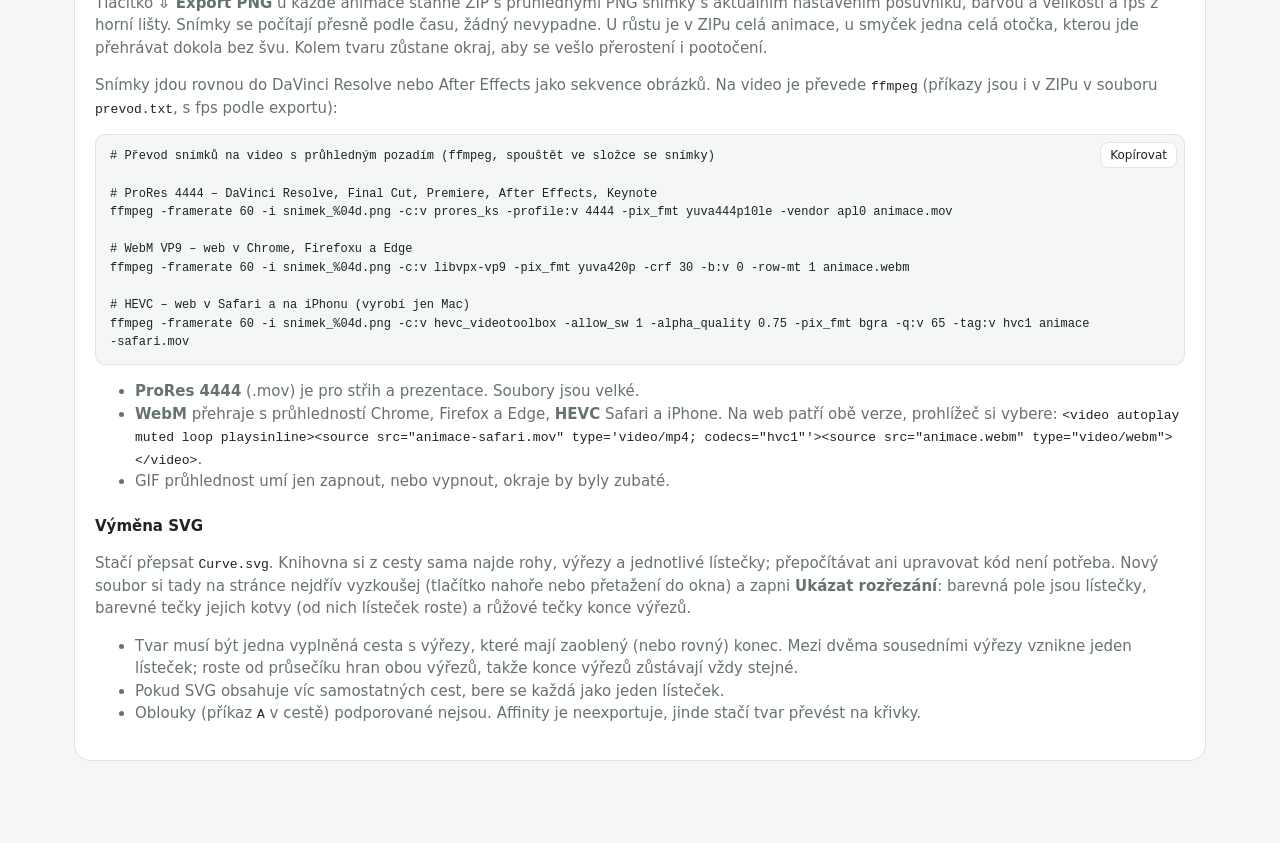
==== commit cbea3467: "Unify spacing and colours across tabs, add disabled tabs Move shared tokens (background, green, page" ====
--- a/animace/index.html
+++ b/animace/index.html
@@ -7,13 +7,9 @@
 <link rel="icon" type="image/svg+xml" href="../favicon.svg">
 <link rel="stylesheet" href="../site.css">
 <style>
+  /* Barvy, rozestupy a poloměry rohů jsou ve společném ../site.css. */
   :root {
-    --bg: #f4f2ec;
-    --card: #ffffff;
-    --ink: #17231f;
-    --muted: #66706c;
-    --line: #e2dfd6;
-    --brand: #004c3a;
+    --brand: var(--green);
     --stage: #ffffff;
     color-scheme: light;
   }
@@ -33,17 +29,16 @@
     background: var(--bg);
     color: var(--ink);
   }
-  .site-header { --site-max: 1180px; --site-pad-narrow: 24px; }
-  .wrap { max-width: 1180px; margin: 0 auto; padding: 32px 24px 64px; }
+  .wrap { max-width: var(--page-max); margin: 0 auto; padding: 32px var(--space-page) 64px; }
   h1 { font-size: 26px; margin: 0 0 4px; letter-spacing: -0.01em; }
-  .sub { color: var(--muted); margin: 0 0 20px; }
+  .sub { color: var(--muted); margin: 0 0 var(--space-section); }
   .sub b { color: var(--ink); font-weight: 600; }
   .sub .err { color: #c0392b; }
 
   .toolbar {
-    display: flex; flex-wrap: wrap; gap: 10px 22px; align-items: center;
-    padding: 12px 16px; background: var(--card); border: 1px solid var(--line); border-radius: 12px;
-    margin-bottom: 24px; position: sticky; top: 8px; z-index: 5;
+    display: flex; flex-wrap: wrap; gap: 12px var(--space-section); align-items: center;
+    padding: 12px var(--space-card); background: var(--card); border: 1px solid var(--line); border-radius: var(--radius-card);
+    margin-bottom: var(--space-section); position: sticky; top: 8px; z-index: 5;
   }
   .toolbar .group { display: flex; align-items: center; gap: 8px; color: var(--muted); font-size: 13px; }
   .seg { display: inline-flex; border: 1px solid var(--line); border-radius: 8px; overflow: hidden; }
@@ -65,31 +60,30 @@
   .status { font-size: 12px; color: var(--muted); }
 
   .files {
-    background: var(--card); border: 1px solid var(--line); border-radius: 12px; padding: 14px 16px;
-    margin-bottom: 14px; display: grid; gap: 10px;
+    background: var(--card); border: 1px solid var(--line); border-radius: var(--radius-card); padding: var(--space-card);
+    margin-bottom: var(--space-section); display: grid; gap: var(--space-stack);
   }
   .files .lead { font-size: 14px; color: var(--muted); margin: 0; }
   .files .lead b { color: var(--ink); }
-  .files .row { display: flex; flex-wrap: wrap; align-items: center; gap: 8px 10px; }
+  .files .row { display: flex; flex-wrap: wrap; align-items: center; gap: var(--space-control); }
   .files .row code { font: 600 13px ui-monospace, SFMono-Regular, Menlo, monospace; min-width: 120px; }
   label.check { display: inline-flex; align-items: center; gap: 6px; cursor: pointer; }
 
-  .grid { display: grid; grid-template-columns: repeat(auto-fill, minmax(min(100%, 520px), 1fr)); gap: 20px; }
+  .grid { display: grid; grid-template-columns: repeat(auto-fill, minmax(min(100%, 520px), 1fr)); gap: var(--space-section); }
   .card {
-    background: var(--card); border: 1px solid var(--line); border-radius: 16px; padding: 20px;
-    display: flex; flex-direction: column; gap: 14px; min-width: 0;
+    background: var(--card); border: 1px solid var(--line); border-radius: var(--radius-card); padding: var(--space-card);
+    display: flex; flex-direction: column; gap: var(--space-stack); min-width: 0;
   }
   .card-head { display: flex; align-items: baseline; gap: 10px; }
   .tag { font-weight: 700; font-size: 12px; color: #fff; background: var(--brand); border-radius: 6px; padding: 2px 7px; }
-  body.dark .tag { background: #2f7d68; }
   .card h2 { font-size: 18px; margin: 0; }
   .desc { margin: 0; color: var(--muted); font-size: 14px; }
   .stage {
     background: var(--stage); border: 1px solid var(--line); border-radius: 12px;
-    display: grid; place-items: center; padding: 48px 24px; overflow: hidden;
+    display: grid; place-items: center; padding: 48px var(--space-card); overflow: hidden;
   }
   .host { width: 220px; }
-  .controls { display: flex; flex-wrap: wrap; gap: 10px 14px; align-items: center; font-size: 13px; color: var(--muted); }
+  .controls { display: flex; flex-wrap: wrap; gap: var(--space-control) var(--space-stack); align-items: center; font-size: 13px; color: var(--muted); }
   .scrub { flex: 1; min-width: 140px; accent-color: var(--brand); }
   details { border-top: 1px solid var(--line); padding-top: 10px; }
   summary { cursor: pointer; font-size: 13px; font-weight: 600; }
@@ -105,17 +99,17 @@
   }
   .code button { position: absolute; top: 8px; right: 8px; font-size: 12px; padding: 3px 9px; }
 
-  section.usage { margin-top: 40px; background: var(--card); border: 1px solid var(--line); border-radius: 16px; padding: 24px; }
+  section.usage { margin-top: var(--space-section); background: var(--card); border: 1px solid var(--line); border-radius: var(--radius-card); padding: var(--space-card); }
   section.usage h2 { margin: 0 0 10px; font-size: 18px; }
   section.usage h3 { margin: 22px 0 8px; font-size: 15px; }
   section.usage p, section.usage li { color: var(--muted); }
   section.usage code { font: 13px ui-monospace, SFMono-Regular, Menlo, monospace; color: var(--ink); }
   .drop {
-    position: fixed; inset: 0; background: rgba(0, 76, 58, 0.85); color: #fff; display: none;
+    position: fixed; inset: 0; background: rgba(0, 147, 85, 0.85); color: #fff; display: none;
     place-items: center; font-size: 22px; font-weight: 600; z-index: 10;
   }
   body.dragging .drop { display: grid; }
-  .banner { background: #fff3cd; color: #5c4400; border: 1px solid #f0d78c; border-radius: 12px; padding: 14px 18px; margin-bottom: 20px; }
+  .banner { background: #fff3cd; color: #5c4400; border: 1px solid #f0d78c; border-radius: var(--radius-card); padding: 12px var(--space-card); margin-bottom: var(--space-section); }
   .banner code { background: rgba(0,0,0,.06); padding: 1px 6px; border-radius: 4px; }
 </style>
 </head>
@@ -126,6 +120,8 @@
     <nav class="site-nav" aria-label="Hlavní navigace">
       <a href="../">Generátor tvarů</a>
       <a href="./" aria-current="page">Animace</a>
+      <span class="is-disabled" aria-disabled="true" title="Připravujeme">Barvy</span>
+      <span class="is-disabled" aria-disabled="true" title="Připravujeme">Assety ke stažení</span>
     </nav>
   </div>
 </header>
@@ -161,7 +157,7 @@
         <button data-v="light" class="on">Světlé</button><button data-v="dark">Tmavé</button>
       </div>
     </div>
-    <div class="group">Barva <input type="color" id="color" value="#004c3a"></div>
+    <div class="group">Barva <input type="color" id="color" value="#009355"></div>
     <label class="group check"><input type="checkbox" id="debug"> Ukázat rozřezání</label>
     <label class="file">Vyzkoušet jiné SVG… <input type="file" id="file" accept=".svg,image/svg+xml"></label>
     <div class="group" title="Velikost a plynulost exportovaných snímků (tlačítko Export u každé animace)">Export
@@ -242,7 +238,7 @@
     ['seed', 'Náhoda (jiné číslo = jiné posuny)', 1, 99, 1, '']],
 };
 
-const state = { geometry: null, source: 'Curve.svg', speed: 1, debug: false, color: '#004c3a' };
+const state = { geometry: null, source: 'Curve.svg', speed: 1, debug: false, color: '#009355' };
 const cards = [];
 const $ = (sel, root = document) => root.querySelector(sel);
 
--- a/site.css
+++ b/site.css
@@ -1,8 +1,32 @@
 /*
- * Společná hlavička s logem a navigací pro všechny stránky.
- * Barvy bere ze stránky přes --card, --ink, --line a --muted (včetně tmavého
- * režimu), šířku obsahu přes --site-max.
+ * Společný základ všech stránek: barvy, rozestupy a hlavička s navigací.
+ * Stránky si z tokenů berou pozadí, šířku obsahu, okraje i mezery, aby byly
+ * na všech záložkách stejné. Tmavý režim přepisuje jen barvy (viz Animace).
  */
+:root {
+  --bg: #f4f7f5;
+  --card: #fff;
+  --ink: #1b2420;
+  --muted: #66736c;
+  --line: #dfe6e2;
+  --green: #009355;         /* hlavní barva webu (generátor i animace) */
+  --green-dark: #007a46;
+
+  --page-max: 1180px;       /* šířka obsahu i hlavičky */
+  --space-page: 24px;       /* okraj stránky vlevo a vpravo */
+  --space-section: 24px;    /* mezera mezi bloky (karty, nadpis → obsah) */
+  --space-card: 20px;       /* vnitřní okraj karty */
+  --space-stack: 16px;      /* mezera mezi prvky uvnitř karty */
+  --space-control: 8px;     /* mezera mezi tlačítky a drobnými ovládacími prvky */
+  --radius-card: 16px;
+  --radius-inner: 12px;
+}
+
+@media (max-width: 820px) {
+  :root { --space-page: 16px; }
+}
+
+/* Hlavička s logem a navigací */
 .site-header {
   background: var(--card, #fff);
   border-bottom: 1px solid var(--line, #dfe6e2);
@@ -10,9 +34,9 @@
 }
 
 .site-header-inner {
-  max-width: var(--site-max, 1100px);
+  max-width: var(--page-max);
   margin: 0 auto;
-  padding: 0 24px;
+  padding: 0 var(--space-page);
   display: flex;
   flex-wrap: wrap;
   align-items: stretch;
@@ -38,30 +62,46 @@
   margin-bottom: -1px; /* aktivní záložka překryje spodní linku hlavičky */
 }
 
-.site-nav a {
+.site-nav a,
+.site-nav .is-disabled {
   display: flex;
+  flex: none;
   align-items: center;
   min-height: 44px;
   padding: 0 14px;
   border-bottom: 2px solid transparent;
   color: var(--muted, #66736c);
   text-decoration: none;
+  white-space: nowrap;
 }
 
 .site-nav a:hover { color: var(--ink, #1b2420); }
 
+/* Záložka, která zatím nic neobsahuje: není odkaz, nejde ani zaostřit. */
+.site-nav .is-disabled {
+  opacity: 0.45;
+  cursor: not-allowed;
+  user-select: none;
+}
+
 .site-nav a[aria-current="page"] {
   color: var(--ink, #1b2420);
-  border-bottom-color: #00954e;
+  border-bottom-color: var(--green);
 }
 
 .site-header a:focus-visible {
-  outline: 2px solid #00954e;
+  outline: 2px solid var(--green);
   outline-offset: -2px;
   border-radius: 6px;
 }
 
+/* Na úzkém displeji je navigace pod logem a když se čtyři záložky nevejdou, posouvá se do strany. */
 @media (max-width: 820px) {
-  .site-header-inner { padding-inline: var(--site-pad-narrow, 16px); }
-  .site-nav { margin-left: -14px; }
+  .site-nav {
+    margin-left: -14px;
+    max-width: calc(100% + 14px);
+    overflow-x: auto;
+    scrollbar-width: none;
+  }
+  .site-nav::-webkit-scrollbar { display: none; }
 }
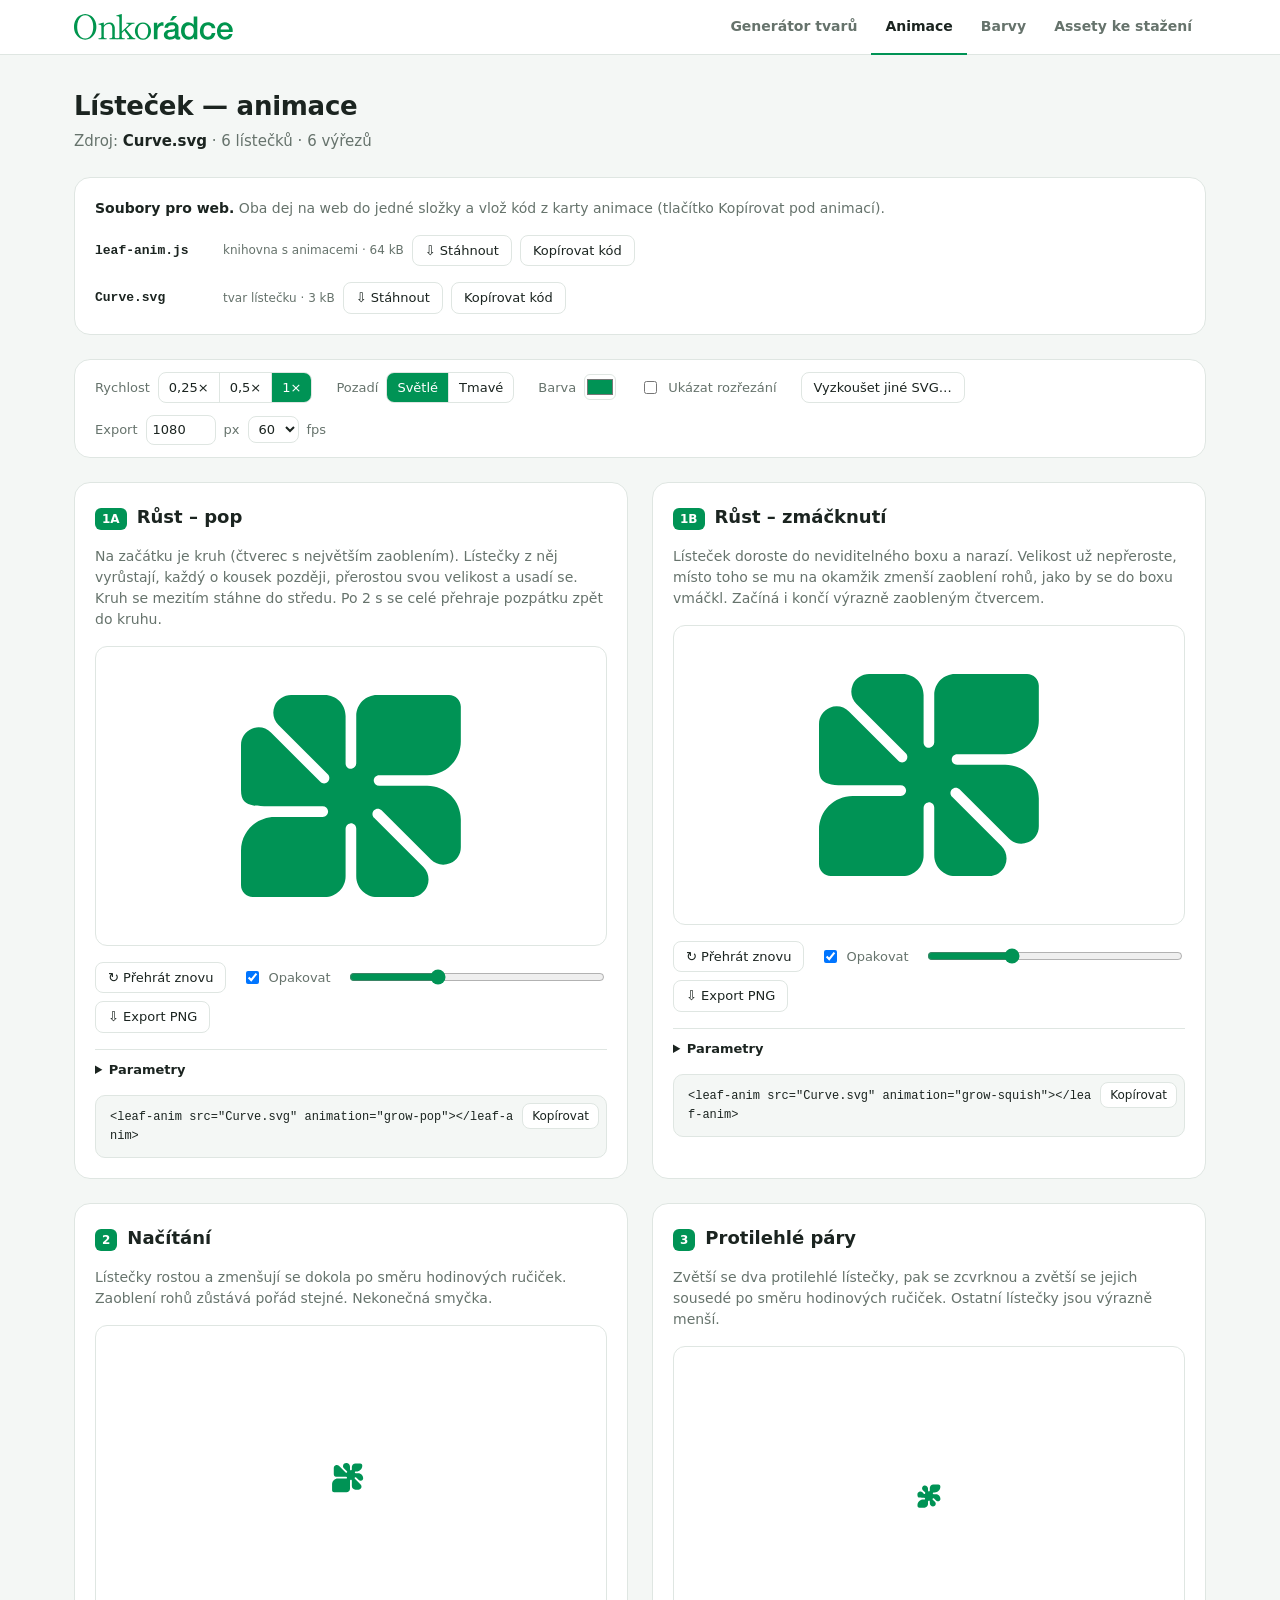
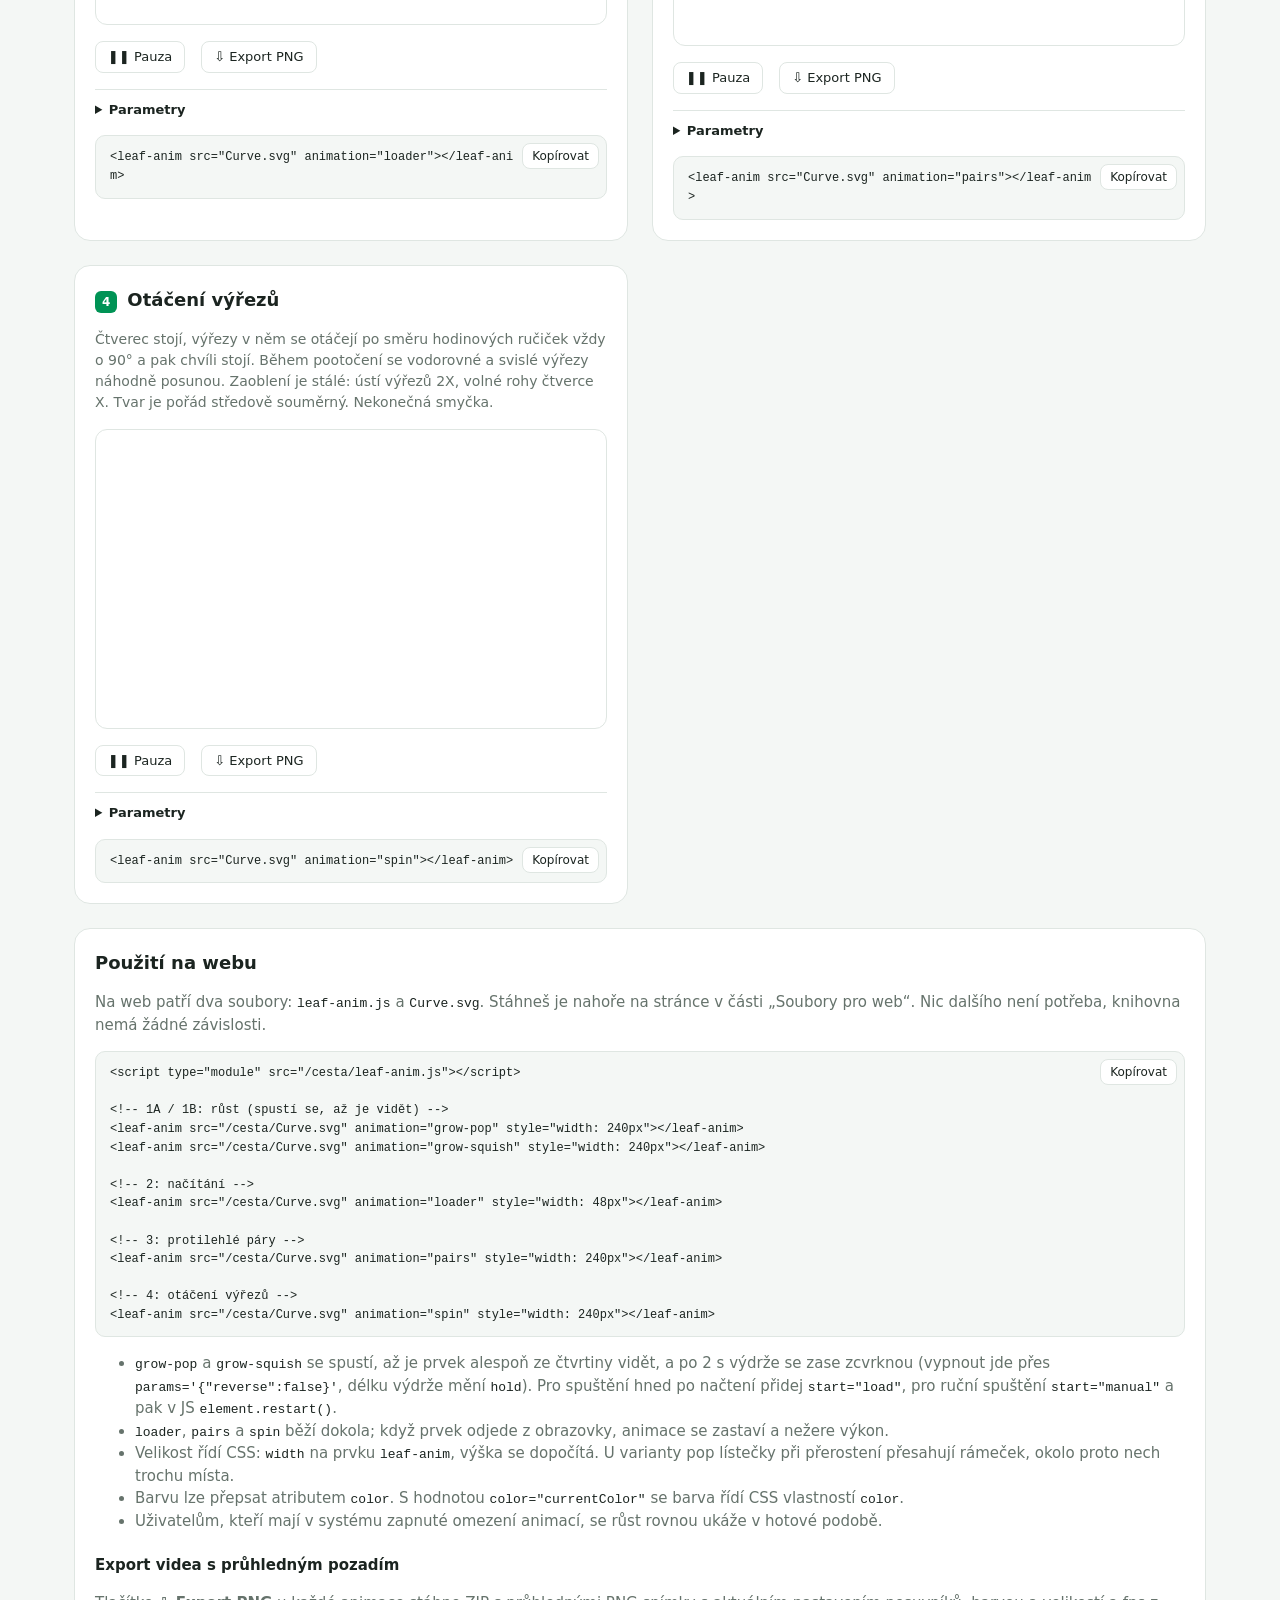
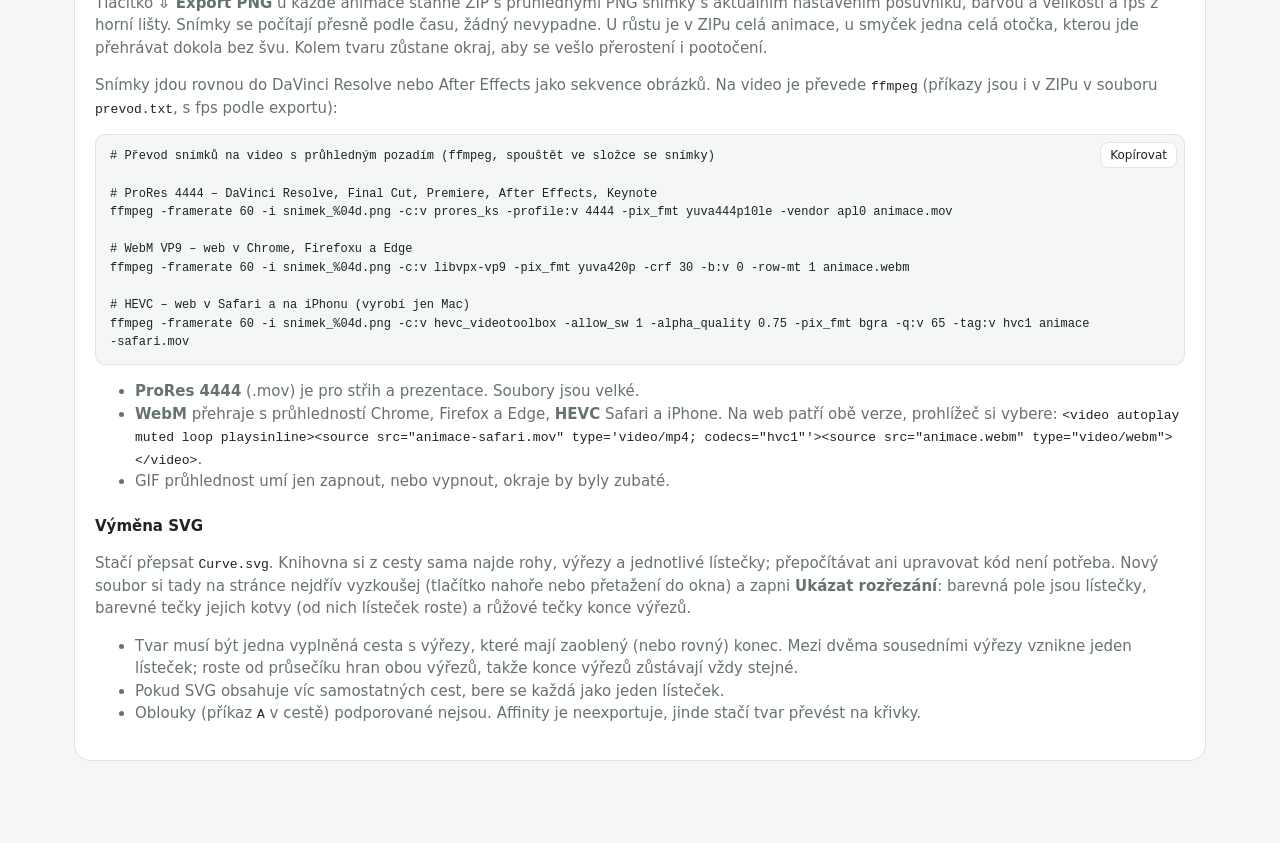
==== commit ebee6b57: "Add Barvy and Assety ke stažení tabs, colour palettes from .clr Enable the two navigation tabs and r" ====
--- a/animace/index.html
+++ b/animace/index.html
@@ -6,6 +6,7 @@
 <title>Animace · Onkorádce</title>
 <link rel="icon" type="image/svg+xml" href="../favicon.svg">
 <link rel="stylesheet" href="../site.css">
+<script src="../site.js"></script>
 <style>
   /* Barvy, rozestupy a poloměry rohů jsou ve společném ../site.css. */
   :root {
@@ -114,17 +115,7 @@
 </style>
 </head>
 <body>
-<header class="site-header">
-  <div class="site-header-inner">
-    <a class="site-logo" href="../" aria-label="Onkorádce – úvod"><img src="../assets/Logo.svg" alt="Onkorádce"></a>
-    <nav class="site-nav" aria-label="Hlavní navigace">
-      <a href="../">Generátor tvarů</a>
-      <a href="./" aria-current="page">Animace</a>
-      <span class="is-disabled" aria-disabled="true" title="Připravujeme">Barvy</span>
-      <span class="is-disabled" aria-disabled="true" title="Připravujeme">Assety ke stažení</span>
-    </nav>
-  </div>
-</header>
+<site-header current="animace" base="../"></site-header>
 <div class="wrap">
   <h1>Lísteček — animace</h1>
   <p class="sub" id="info">Načítám <b>Curve.svg</b>…</p>
--- a/site.css
+++ b/site.css
@@ -26,7 +26,88 @@
   :root { --space-page: 16px; }
 }
 
-/* Hlavička s logem a navigací */
+/* Základ stránky */
+*, *::before, *::after { box-sizing: border-box; }
+
+html { -webkit-text-size-adjust: 100%; }
+
+body {
+  margin: 0;
+  min-height: 100vh;
+  background: var(--bg);
+  color: var(--ink);
+  font: 16px/1.5 system-ui, -apple-system, "Segoe UI", Roboto, sans-serif;
+}
+
+/* Obsah stránky: nadpis, úvodní věta a bloky pod sebou */
+.page {
+  max-width: var(--page-max);
+  margin: 0 auto;
+  padding: 32px var(--space-page) 64px;
+}
+
+.page > h1 {
+  margin: 0;
+  font-size: 26px;
+  letter-spacing: -0.01em;
+}
+
+.page-lead {
+  margin: 4px 0 var(--space-section);
+  color: var(--muted);
+}
+
+/* Karta */
+.surface {
+  background: var(--card);
+  border: 1px solid var(--line);
+  border-radius: var(--radius-card);
+}
+
+.btn {
+  padding: 10px 8px;
+  white-space: nowrap;
+  border: 1px solid var(--line);
+  border-radius: 10px;
+  background: #fff;
+  color: var(--ink);
+  font: inherit;
+  font-weight: 600;
+  cursor: pointer;
+}
+.btn:hover { background: #f3f6f4; }
+
+.btn.primary {
+  background: var(--green);
+  border-color: var(--green);
+  color: #fff;
+}
+.btn.primary:hover { background: var(--green-dark); border-color: var(--green-dark); }
+
+.page :focus-visible {
+  outline: 2px solid var(--green);
+  outline-offset: 3px;
+}
+
+.toast {
+  position: fixed;
+  left: 50%;
+  bottom: 28px;
+  transform: translate(-50%, 12px);
+  padding: 10px 16px;
+  border-radius: 999px;
+  background: var(--ink);
+  color: #fff;
+  font-size: 0.9rem;
+  opacity: 0;
+  pointer-events: none;
+  transition: opacity 0.2s ease, transform 0.2s ease;
+}
+.toast.show { opacity: 1; transform: translate(-50%, 0); }
+
+/* Hlavička s logem a navigací (vykresluje ji <site-header> ze site.js) */
+site-header { display: block; }
+
 .site-header {
   background: var(--card, #fff);
   border-bottom: 1px solid var(--line, #dfe6e2);
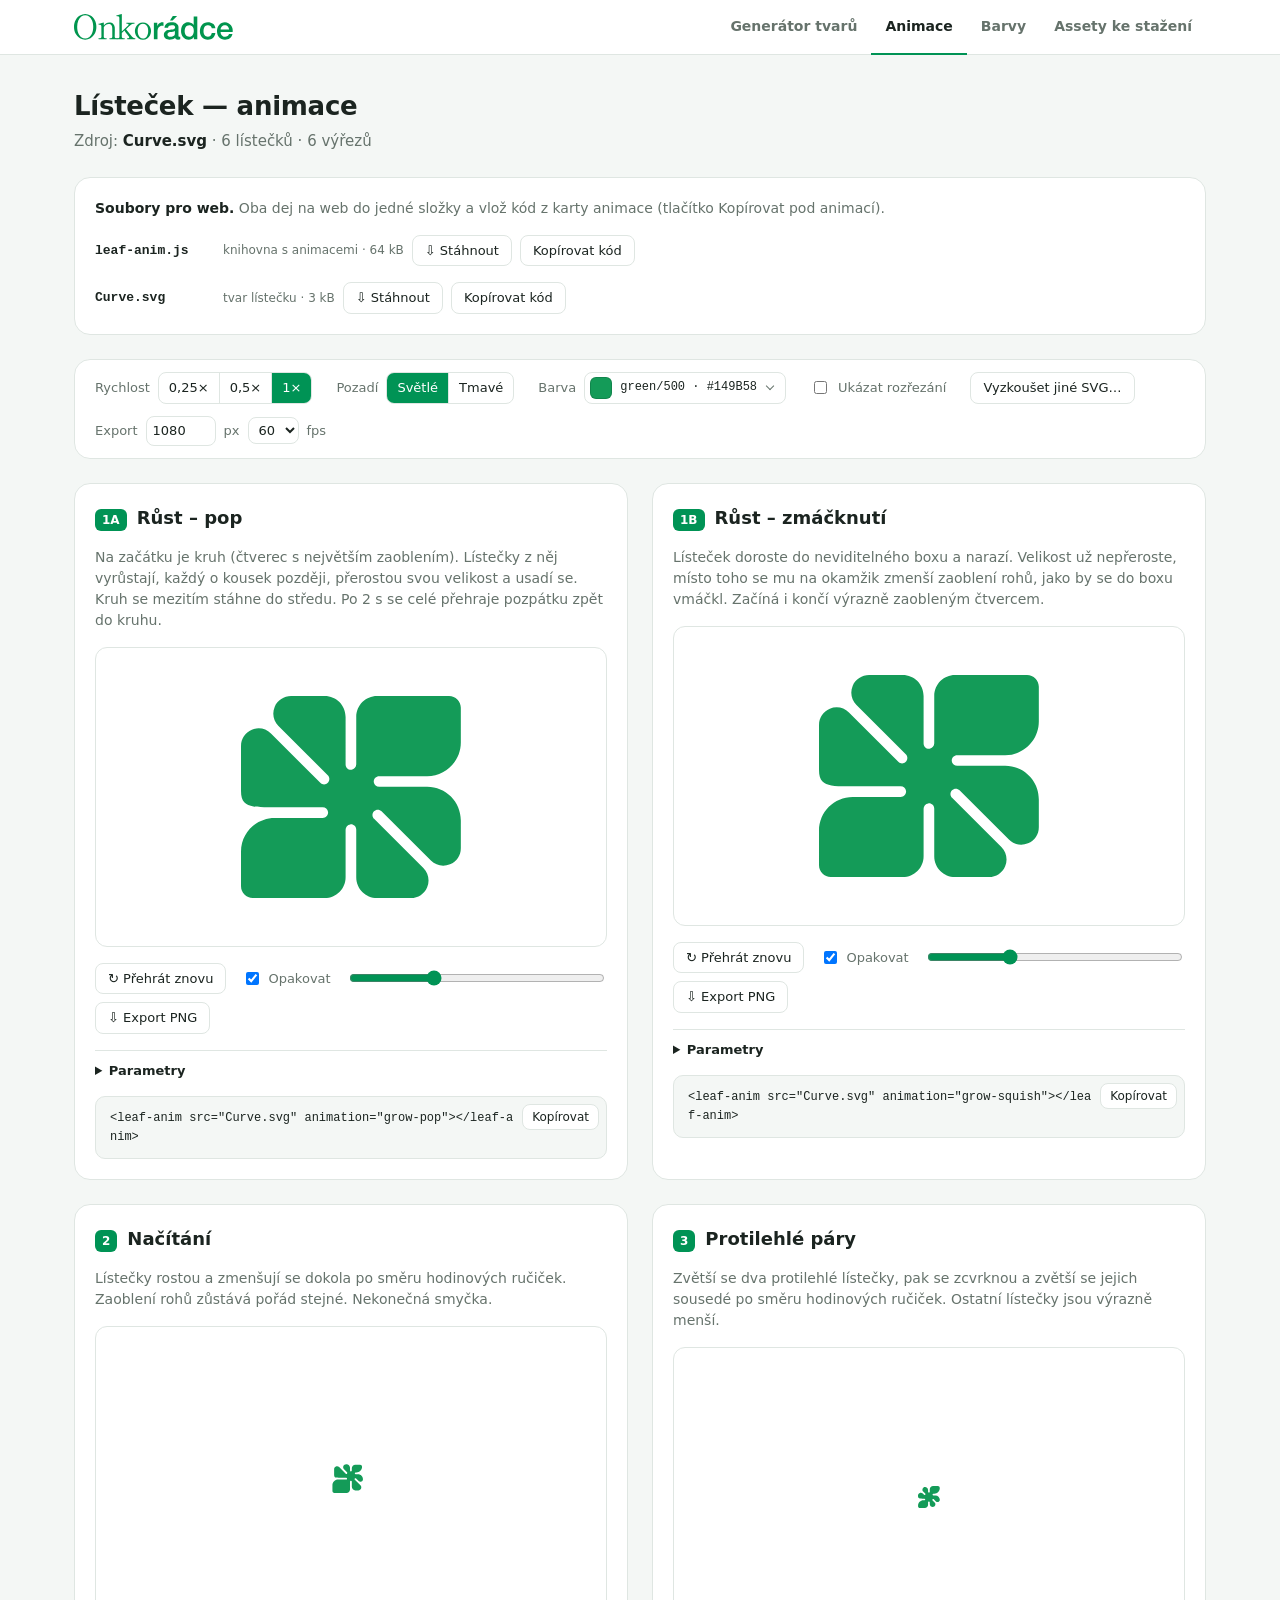
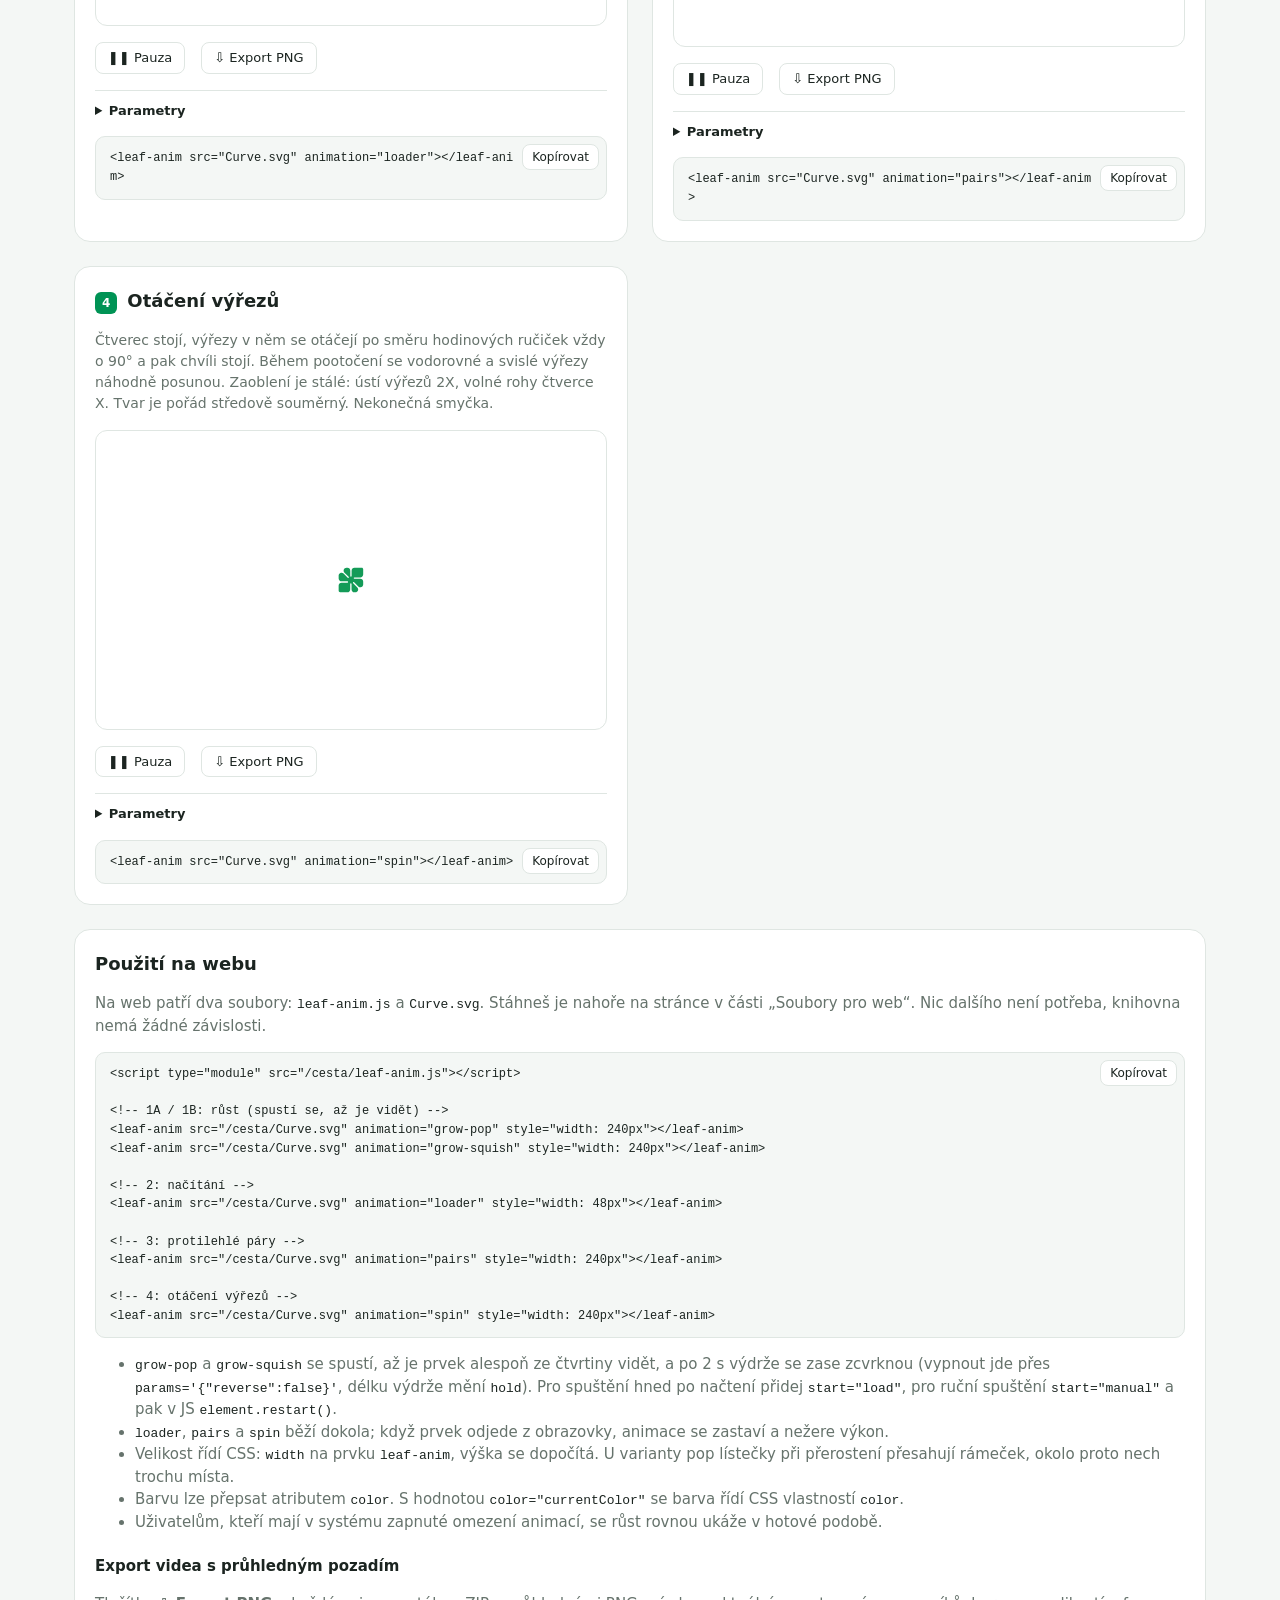
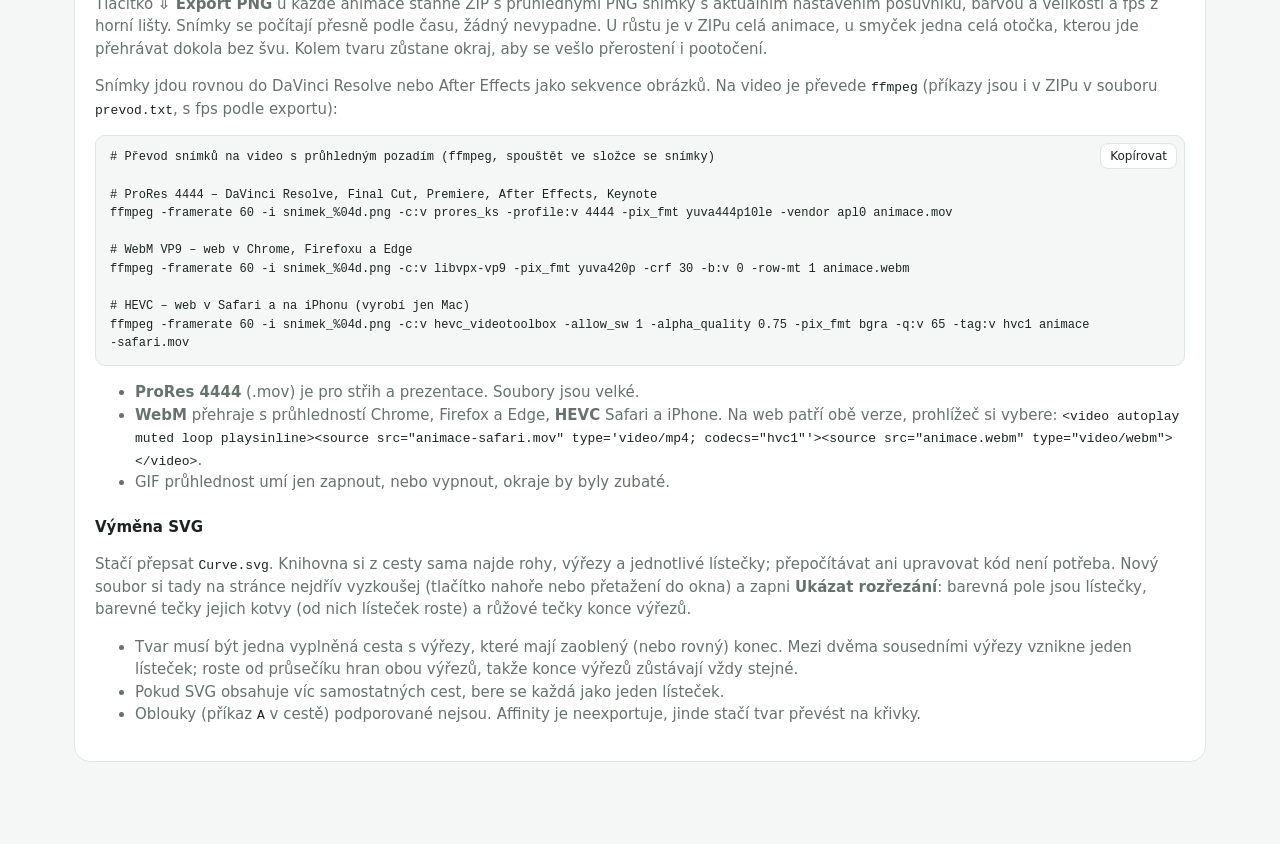
==== commit 210238eb: "Add swatch colour picker and glow mask variant of the shape generator - <swatch-picker> (swatches.js" ====
--- a/animace/index.html
+++ b/animace/index.html
@@ -7,6 +7,9 @@
 <link rel="icon" type="image/svg+xml" href="../favicon.svg">
 <link rel="stylesheet" href="../site.css">
 <script src="../site.js"></script>
+<script src="../brand.js"></script>
+<script src="../palette.js"></script>
+<script src="../swatches.js"></script>
 <style>
   /* Barvy, rozestupy a poloměry rohů jsou ve společném ../site.css. */
   :root {
@@ -52,7 +55,6 @@
   }
   button:hover, .file:hover { border-color: var(--muted); }
   .file input { display: none; }
-  input[type=color] { width: 32px; height: 26px; padding: 0; border: 1px solid var(--line); border-radius: 6px; background: none; }
   .toolbar input[type=number], .toolbar select {
     font: inherit; font-size: 13px; color: var(--ink); background: var(--card);
     border: 1px solid var(--line); border-radius: 8px; padding: 4px 6px;
@@ -148,7 +150,7 @@
         <button data-v="light" class="on">Světlé</button><button data-v="dark">Tmavé</button>
       </div>
     </div>
-    <div class="group">Barva <input type="color" id="color" value="#009355"></div>
+    <div class="group">Barva <swatch-picker id="color" value="#149B58" label="Barva"></swatch-picker></div>
     <label class="group check"><input type="checkbox" id="debug"> Ukázat rozřezání</label>
     <label class="file">Vyzkoušet jiné SVG… <input type="file" id="file" accept=".svg,image/svg+xml"></label>
     <div class="group" title="Velikost a plynulost exportovaných snímků (tlačítko Export u každé animace)">Export
@@ -229,7 +231,7 @@
     ['seed', 'Náhoda (jiné číslo = jiné posuny)', 1, 99, 1, '']],
 };
 
-const state = { geometry: null, source: 'Curve.svg', speed: 1, debug: false, color: '#009355' };
+const state = { geometry: null, source: 'Curve.svg', speed: 1, debug: false, color: '#149B58' };
 const cards = [];
 const $ = (sel, root = document) => root.querySelector(sel);
 
--- a/site.css
+++ b/site.css
@@ -105,6 +105,101 @@
 }
 .toast.show { opacity: 1; transform: translate(-50%, 0); }
 
+/* Výběr barvy ze vzorníku (<swatch-picker> ze swatches.js).
+   Selektory mají dvě třídy, aby přebily obecná pravidla pro button na stránkách. */
+.swatch-picker {
+  position: relative;
+  display: inline-block;
+}
+
+.swatch-picker .swatch-trigger {
+  display: inline-flex;
+  align-items: center;
+  gap: 8px;
+  min-height: 32px;
+  padding: 4px 10px 4px 5px;
+  border: 1px solid var(--line);
+  border-radius: 8px;
+  background: var(--card);
+  color: var(--ink);
+  font: 12px/1.2 ui-monospace, SFMono-Regular, Menlo, monospace;
+  white-space: nowrap;
+  cursor: pointer;
+}
+.swatch-picker .swatch-trigger:hover { border-color: var(--muted); }
+
+.swatch-picker .swatch-dot {
+  width: 22px;
+  height: 22px;
+  border-radius: 6px;
+  background: var(--c);
+  box-shadow: inset 0 0 0 1px rgba(0, 0, 0, 0.14);
+}
+
+.swatch-picker .swatch-caret {
+  width: 6px;
+  height: 6px;
+  margin: 0 2px 3px;
+  border: solid var(--muted);
+  border-width: 0 1.5px 1.5px 0;
+  transform: rotate(45deg);
+}
+
+.swatch-picker .swatch-pop {
+  position: absolute;
+  z-index: 30;
+  top: calc(100% + 6px);
+  left: 0;
+  display: flex;
+  flex-direction: column;
+  gap: 12px;
+  width: 304px;
+  max-width: calc(100vw - 16px);
+  max-height: min(70vh, 460px);
+  overflow-y: auto;
+  padding: 12px;
+  border: 1px solid var(--line);
+  border-radius: var(--radius-inner);
+  background: var(--card);
+  color: var(--ink);
+  box-shadow: 0 12px 32px rgba(16, 24, 20, 0.18);
+}
+.swatch-picker .swatch-pop[hidden] { display: none; }
+
+.swatch-picker .swatch-group-name {
+  margin: 0 0 6px;
+  font: 600 11px/1 system-ui, -apple-system, "Segoe UI", Roboto, sans-serif;
+  letter-spacing: 0.04em;
+  text-transform: uppercase;
+  color: var(--muted);
+}
+
+.swatch-picker .swatch-grid {
+  display: grid;
+  grid-template-columns: repeat(auto-fill, 24px);
+  gap: 6px;
+}
+
+.swatch-picker .swatch {
+  width: 24px;
+  height: 24px;
+  padding: 0;
+  border: 0;
+  border-radius: 6px;
+  background: var(--c);
+  box-shadow: inset 0 0 0 1px rgba(0, 0, 0, 0.14);
+  cursor: pointer;
+}
+.swatch-picker .swatch:hover { transform: scale(1.12); }
+.swatch-picker .swatch[aria-pressed="true"] {
+  box-shadow: 0 0 0 2px var(--card), 0 0 0 4px var(--ink);
+}
+
+.swatch-picker :focus-visible {
+  outline: 2px solid var(--green);
+  outline-offset: 2px;
+}
+
 /* Hlavička s logem a navigací (vykresluje ji <site-header> ze site.js) */
 site-header { display: block; }
 
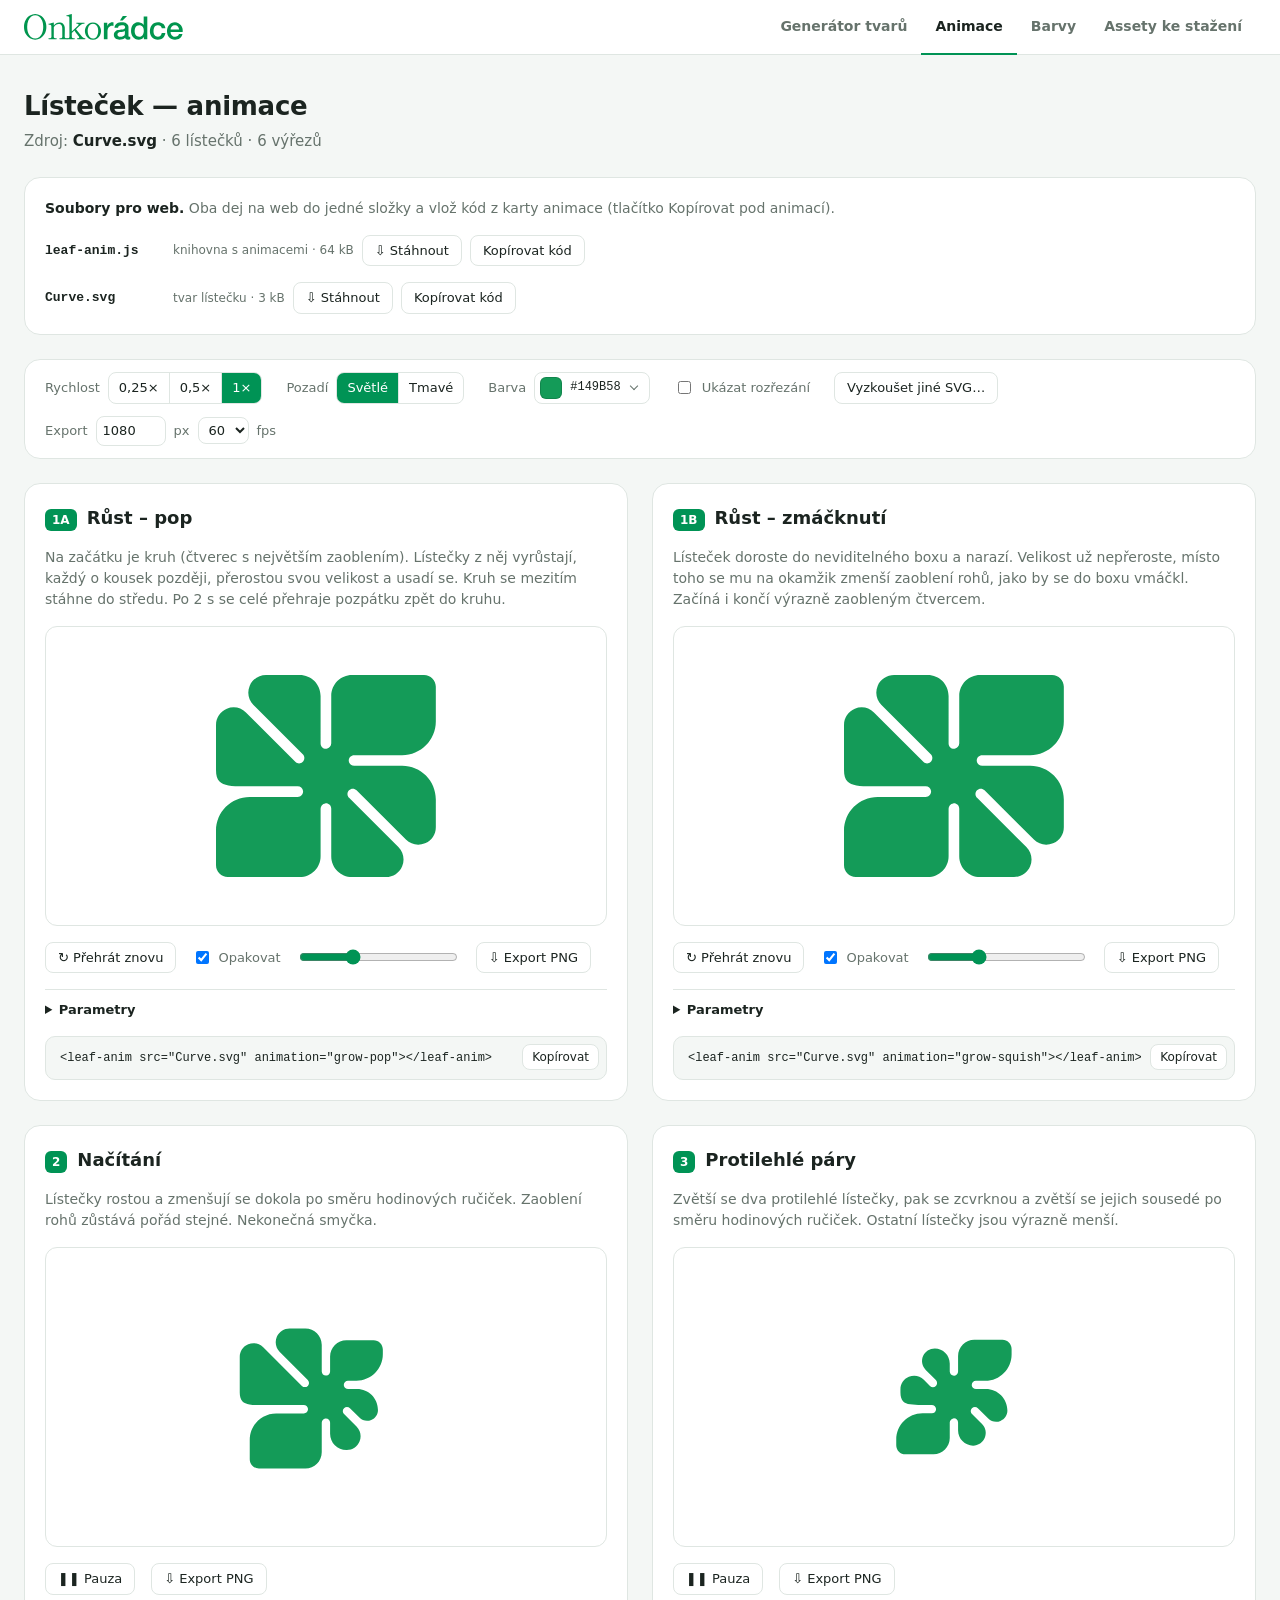
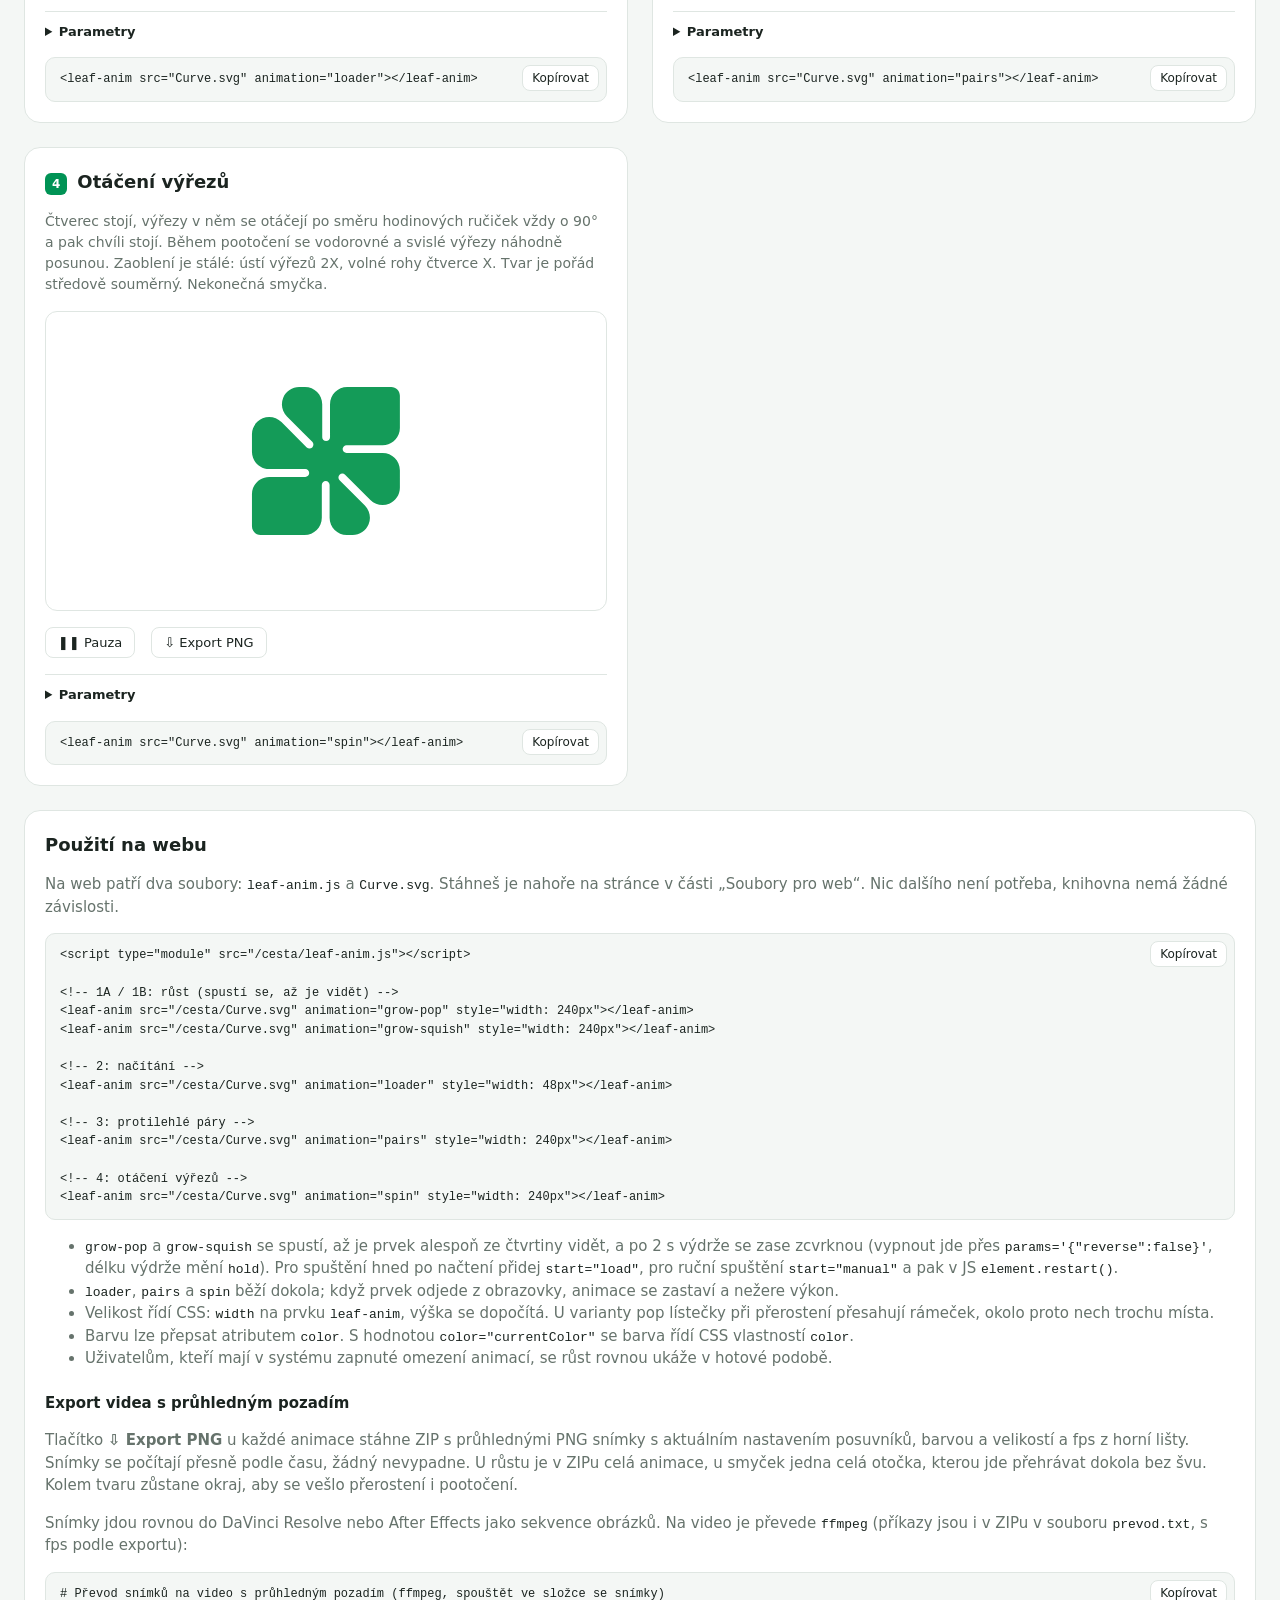
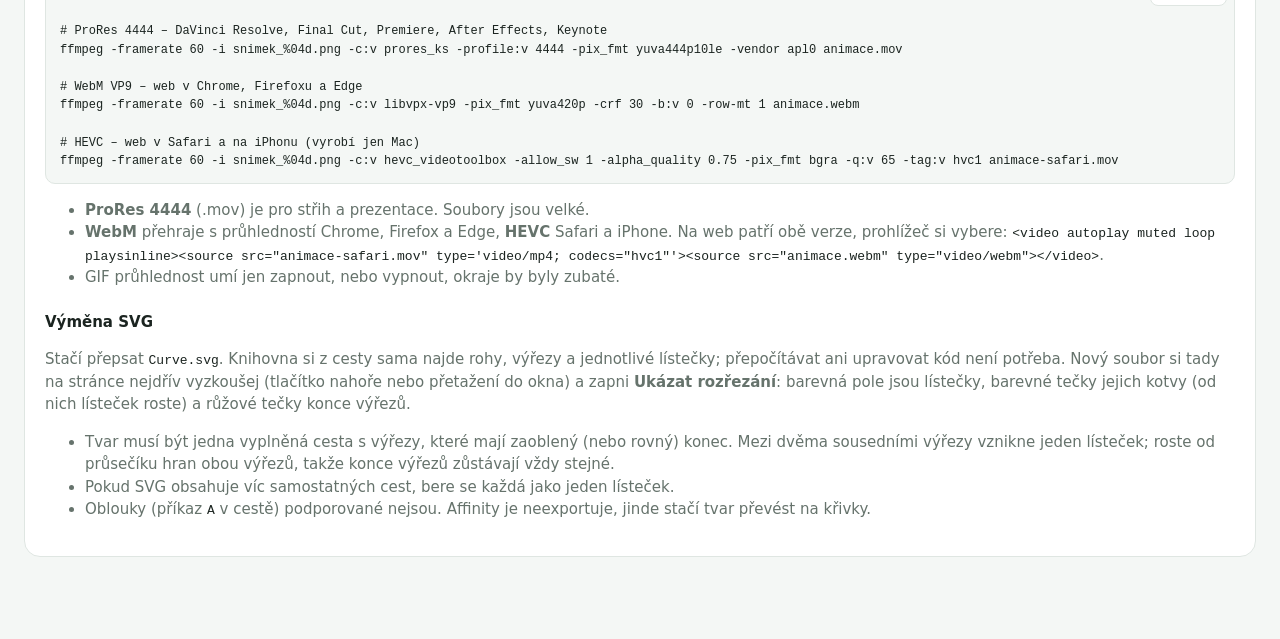
==== commit 79eaa099: "Barvy: RGB and CMYK + Pantone subtabs, Figma palette, new swatch layout - Barvy page has two subtabs" ====
--- a/animace/index.html
+++ b/animace/index.html
@@ -150,7 +150,7 @@
         <button data-v="light" class="on">Světlé</button><button data-v="dark">Tmavé</button>
       </div>
     </div>
-    <div class="group">Barva <swatch-picker id="color" value="#149B58" label="Barva"></swatch-picker></div>
+    <div class="group">Barva <swatch-picker id="color" value="#00A86B" label="Barva"></swatch-picker></div>
     <label class="group check"><input type="checkbox" id="debug"> Ukázat rozřezání</label>
     <label class="file">Vyzkoušet jiné SVG… <input type="file" id="file" accept=".svg,image/svg+xml"></label>
     <div class="group" title="Velikost a plynulost exportovaných snímků (tlačítko Export u každé animace)">Export
@@ -231,7 +231,7 @@
     ['seed', 'Náhoda (jiné číslo = jiné posuny)', 1, 99, 1, '']],
 };
 
-const state = { geometry: null, source: 'Curve.svg', speed: 1, debug: false, color: '#149B58' };
+const state = { geometry: null, source: 'Curve.svg', speed: 1, debug: false, color: '#00A86B' };
 const cards = [];
 const $ = (sel, root = document) => root.querySelector(sel);
 
--- a/site.css
+++ b/site.css
@@ -12,7 +12,7 @@
   --green: #009355;         /* hlavní barva webu (generátor i animace) */
   --green-dark: #007a46;
 
-  --page-max: 1180px;       /* šířka obsahu i hlavičky */
+  --page-max: 1320px;       /* šířka obsahu i hlavičky; do 1320 se vejde náhled generátoru ve 100 % */
   --space-page: 24px;       /* okraj stránky vlevo a vpravo */
   --space-section: 24px;    /* mezera mezi bloky (karty, nadpis → obsah) */
   --space-card: 20px;       /* vnitřní okraj karty */
